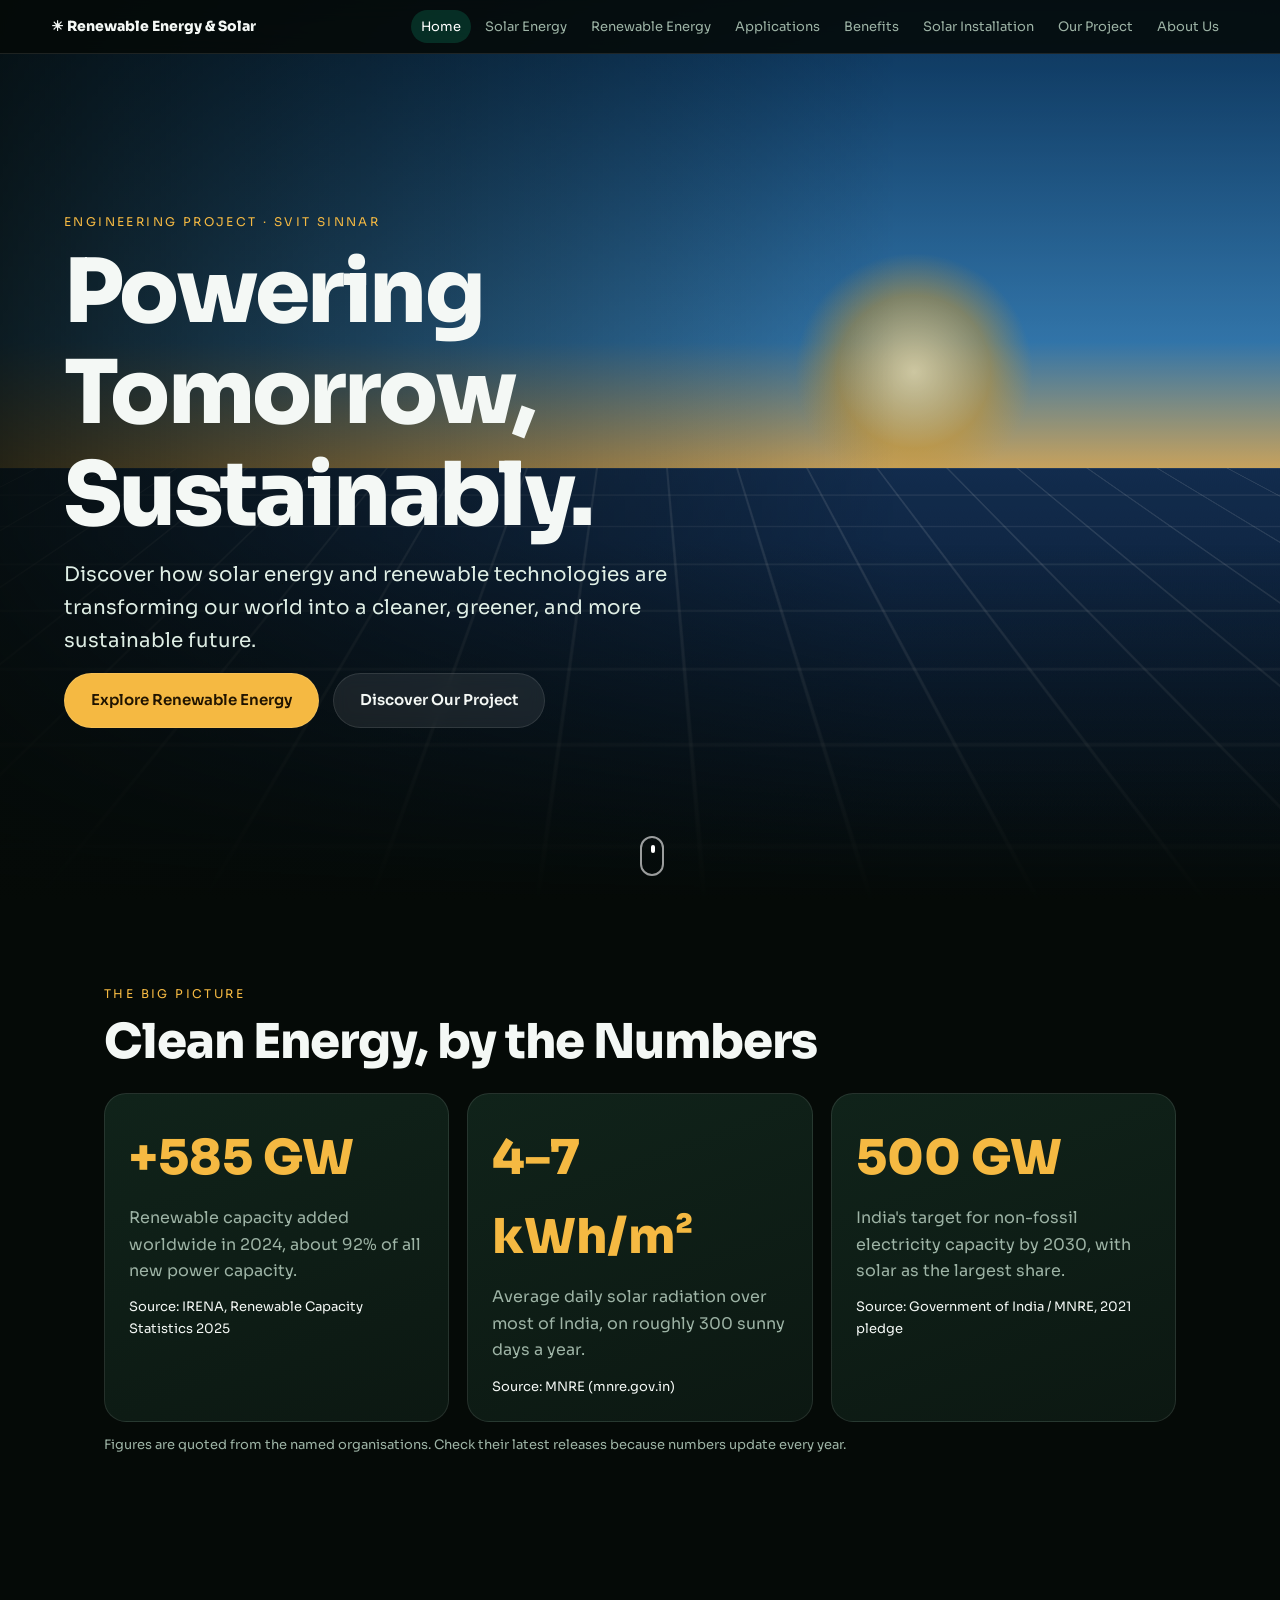
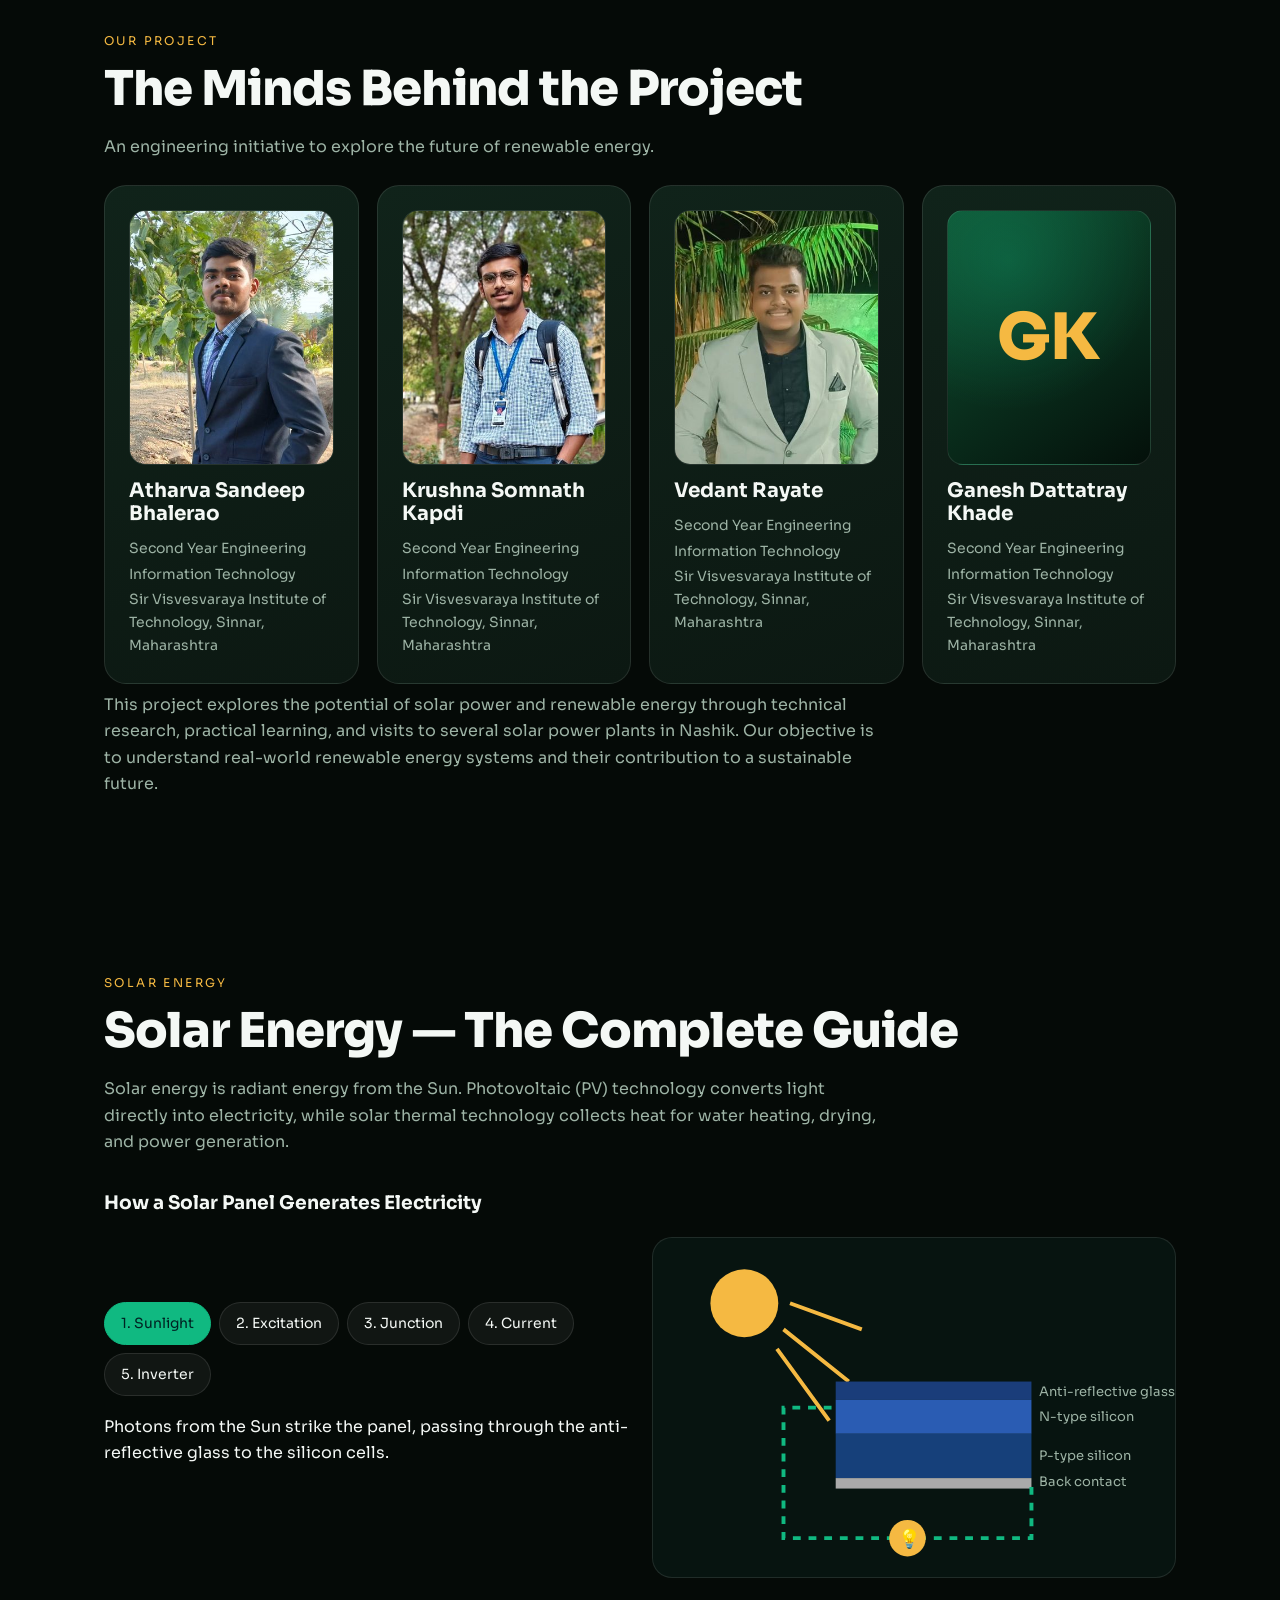
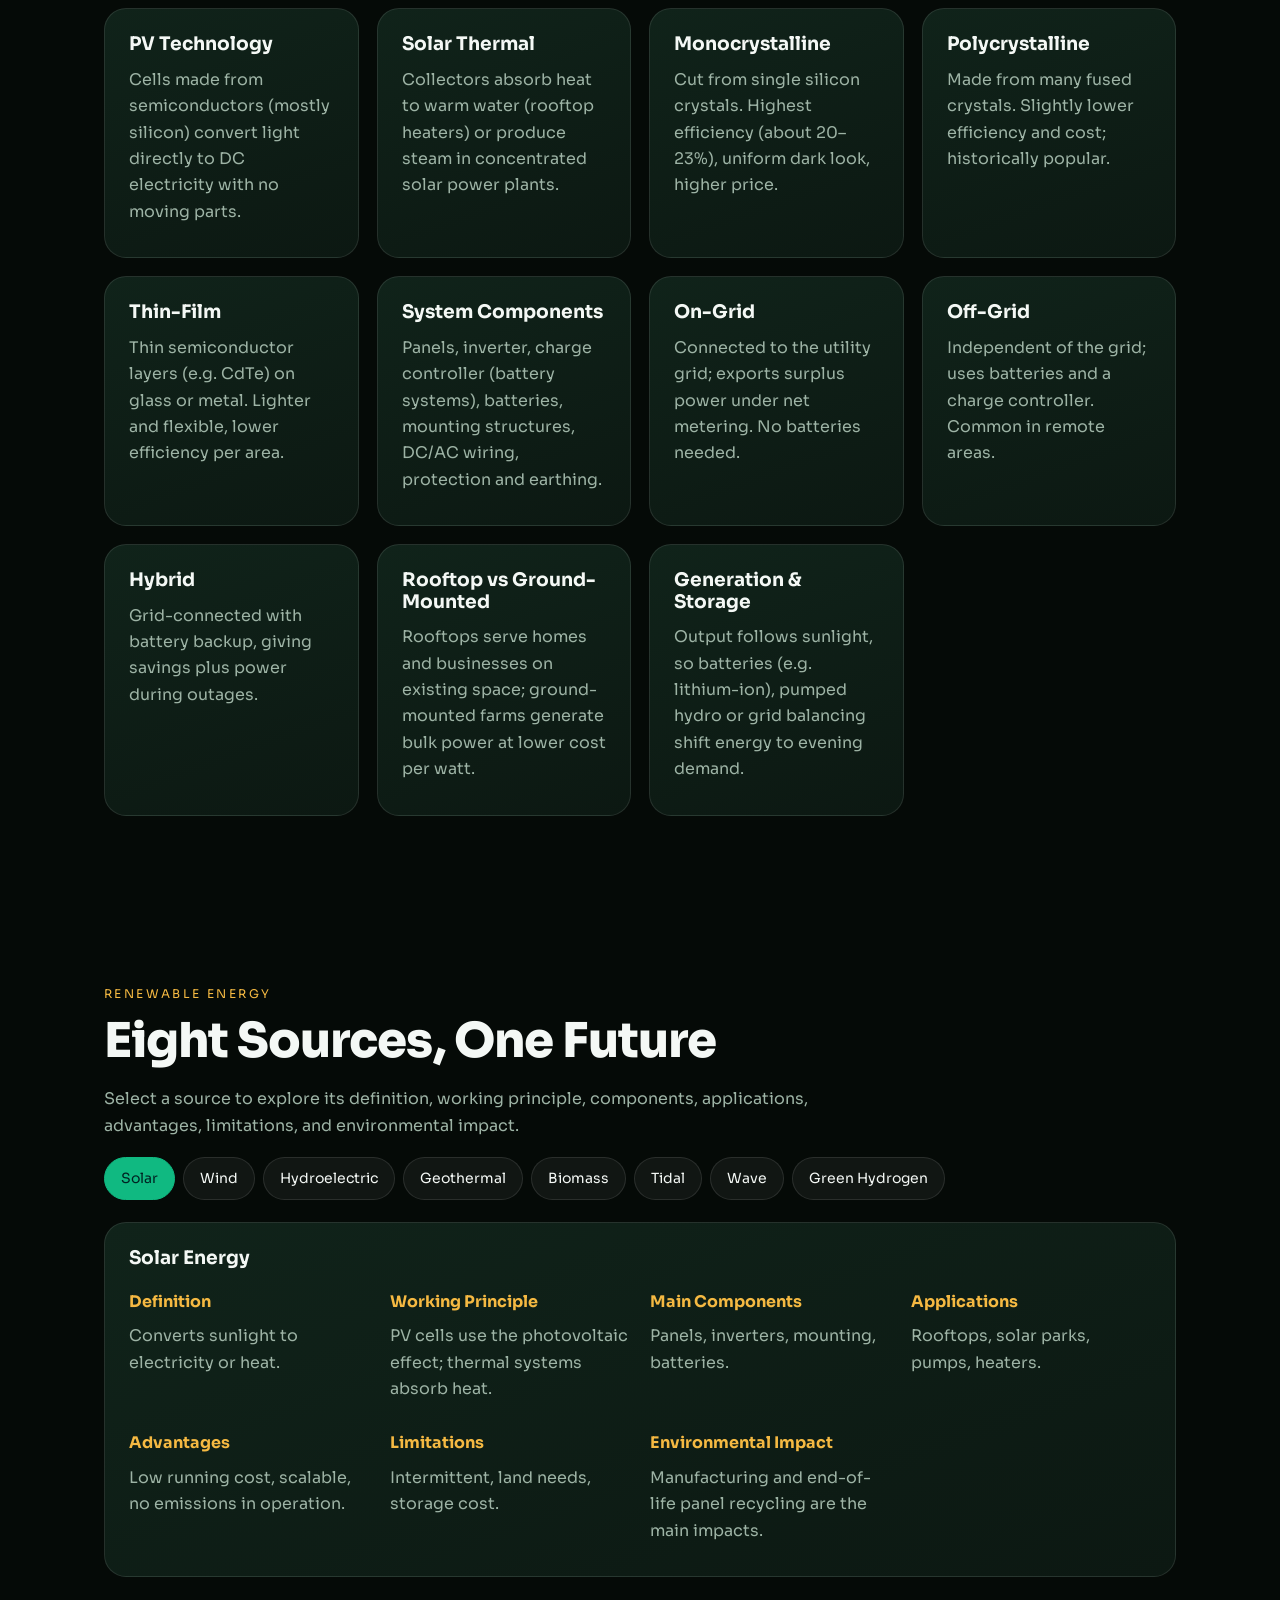
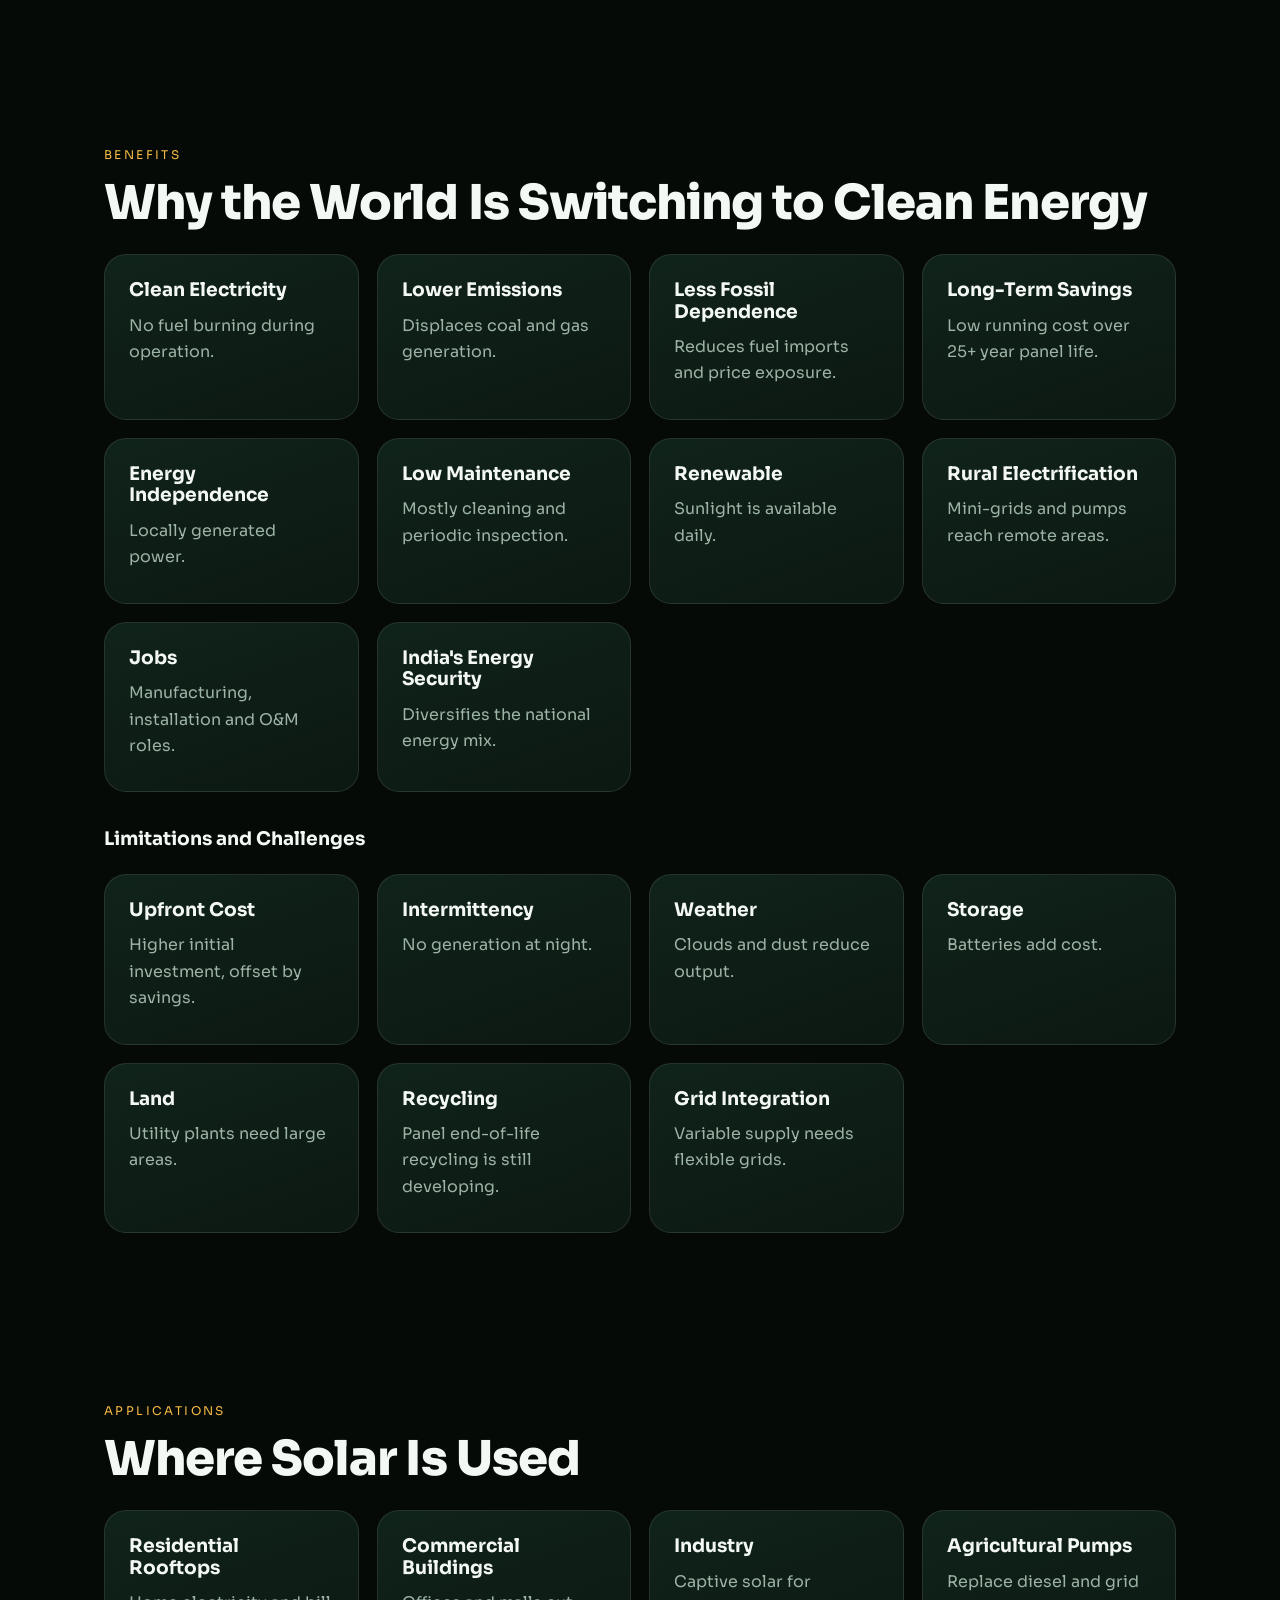
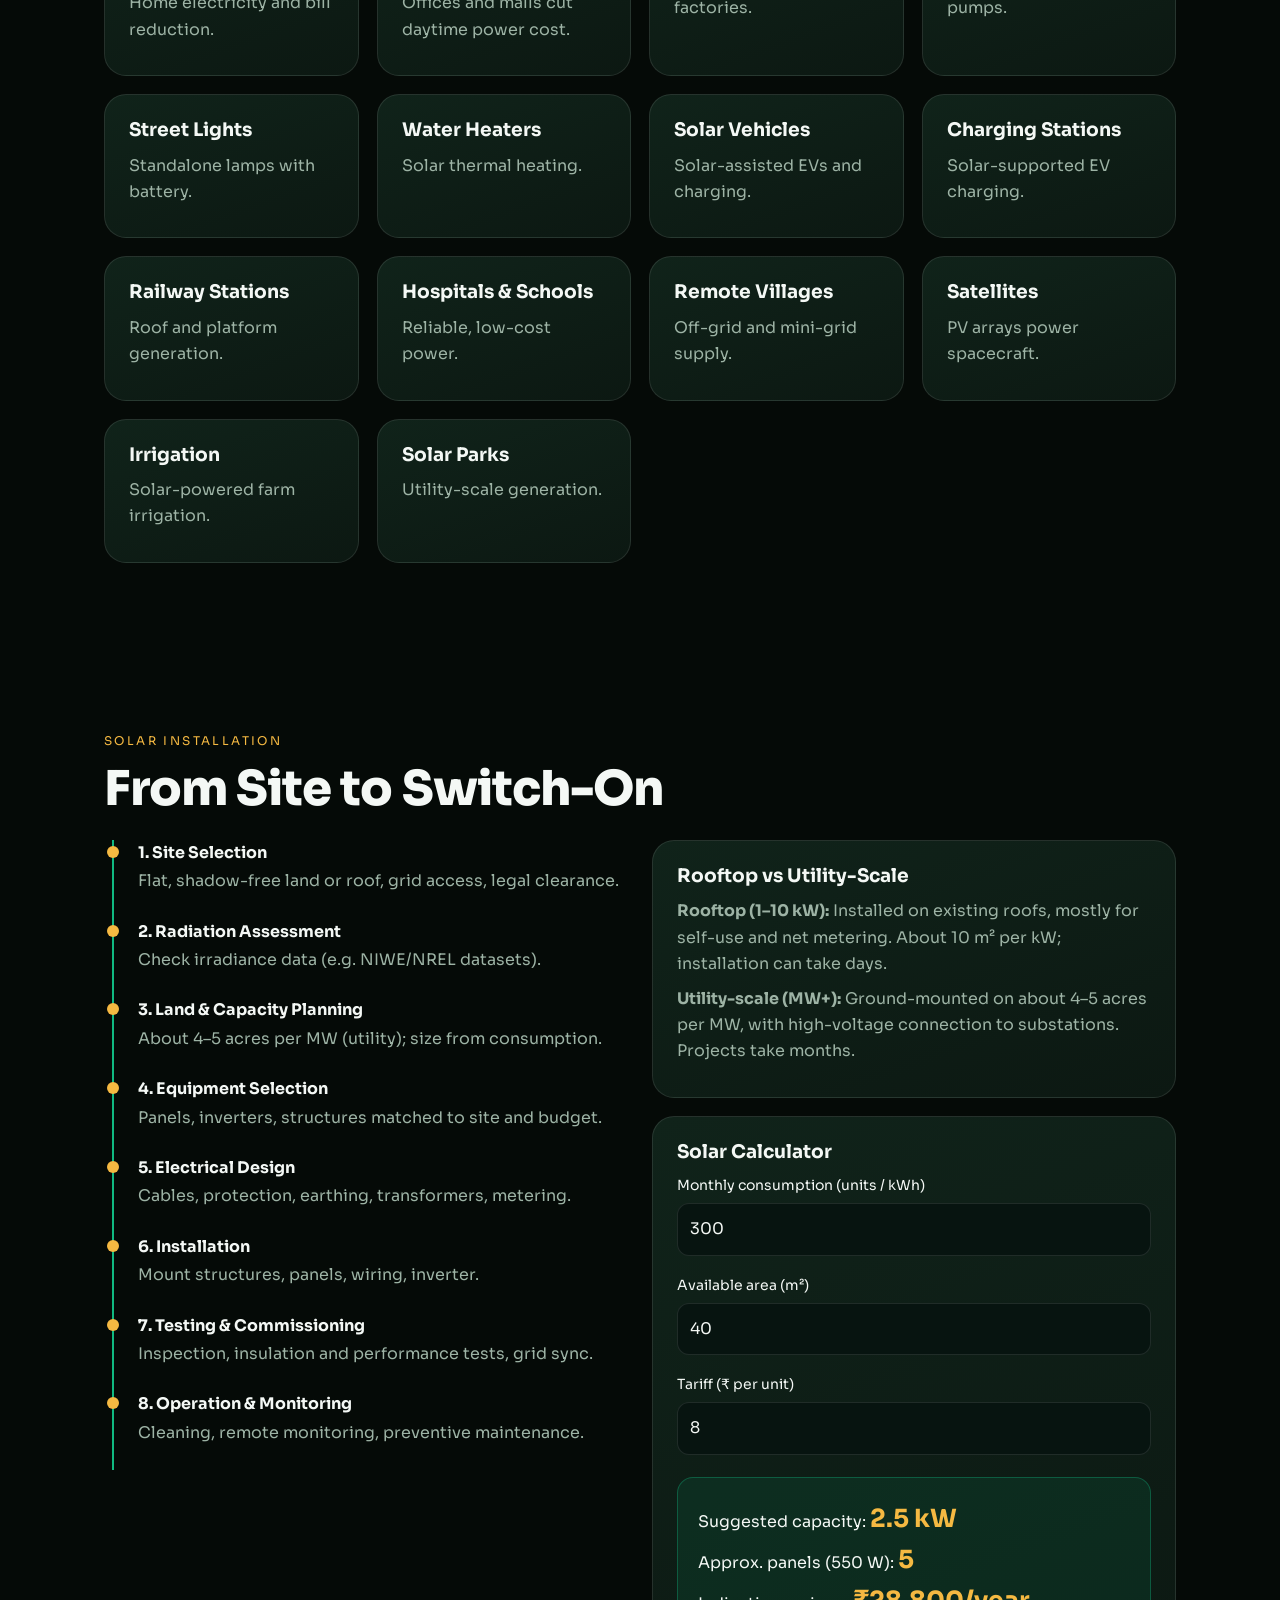
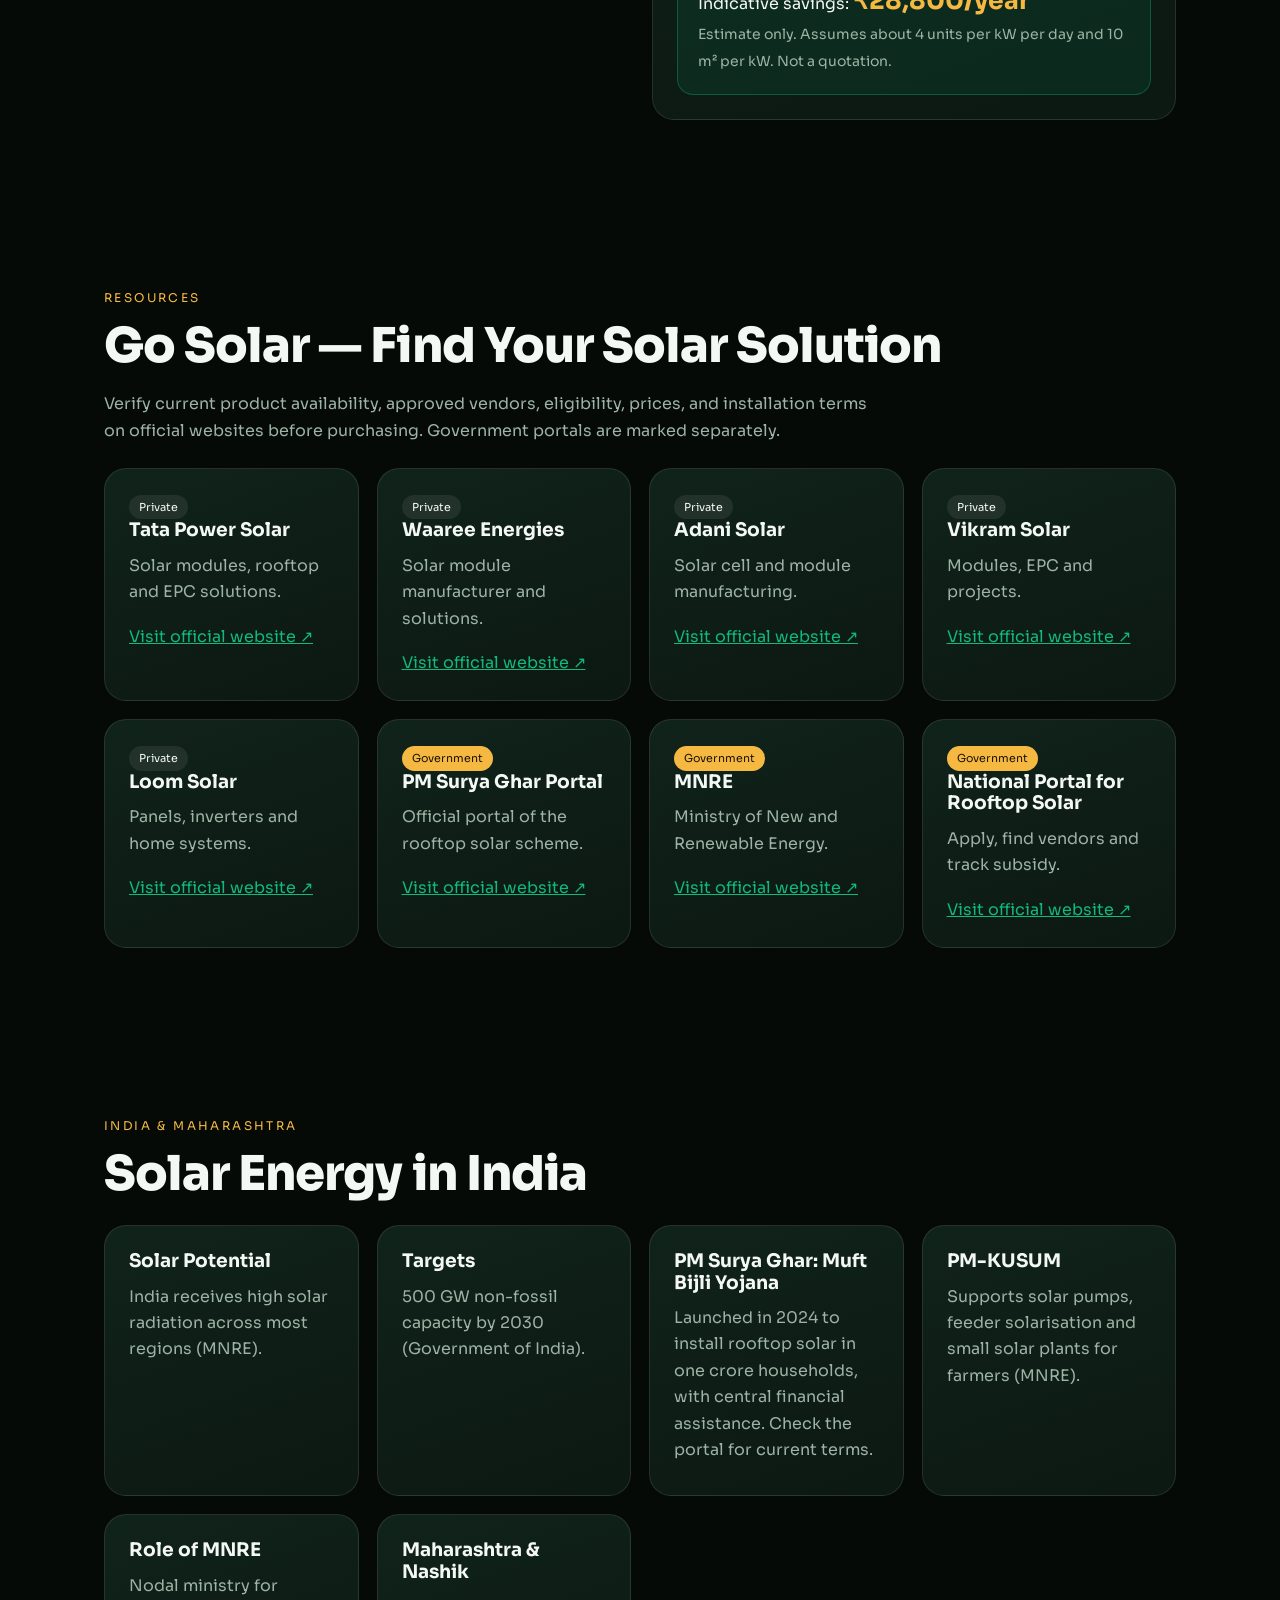
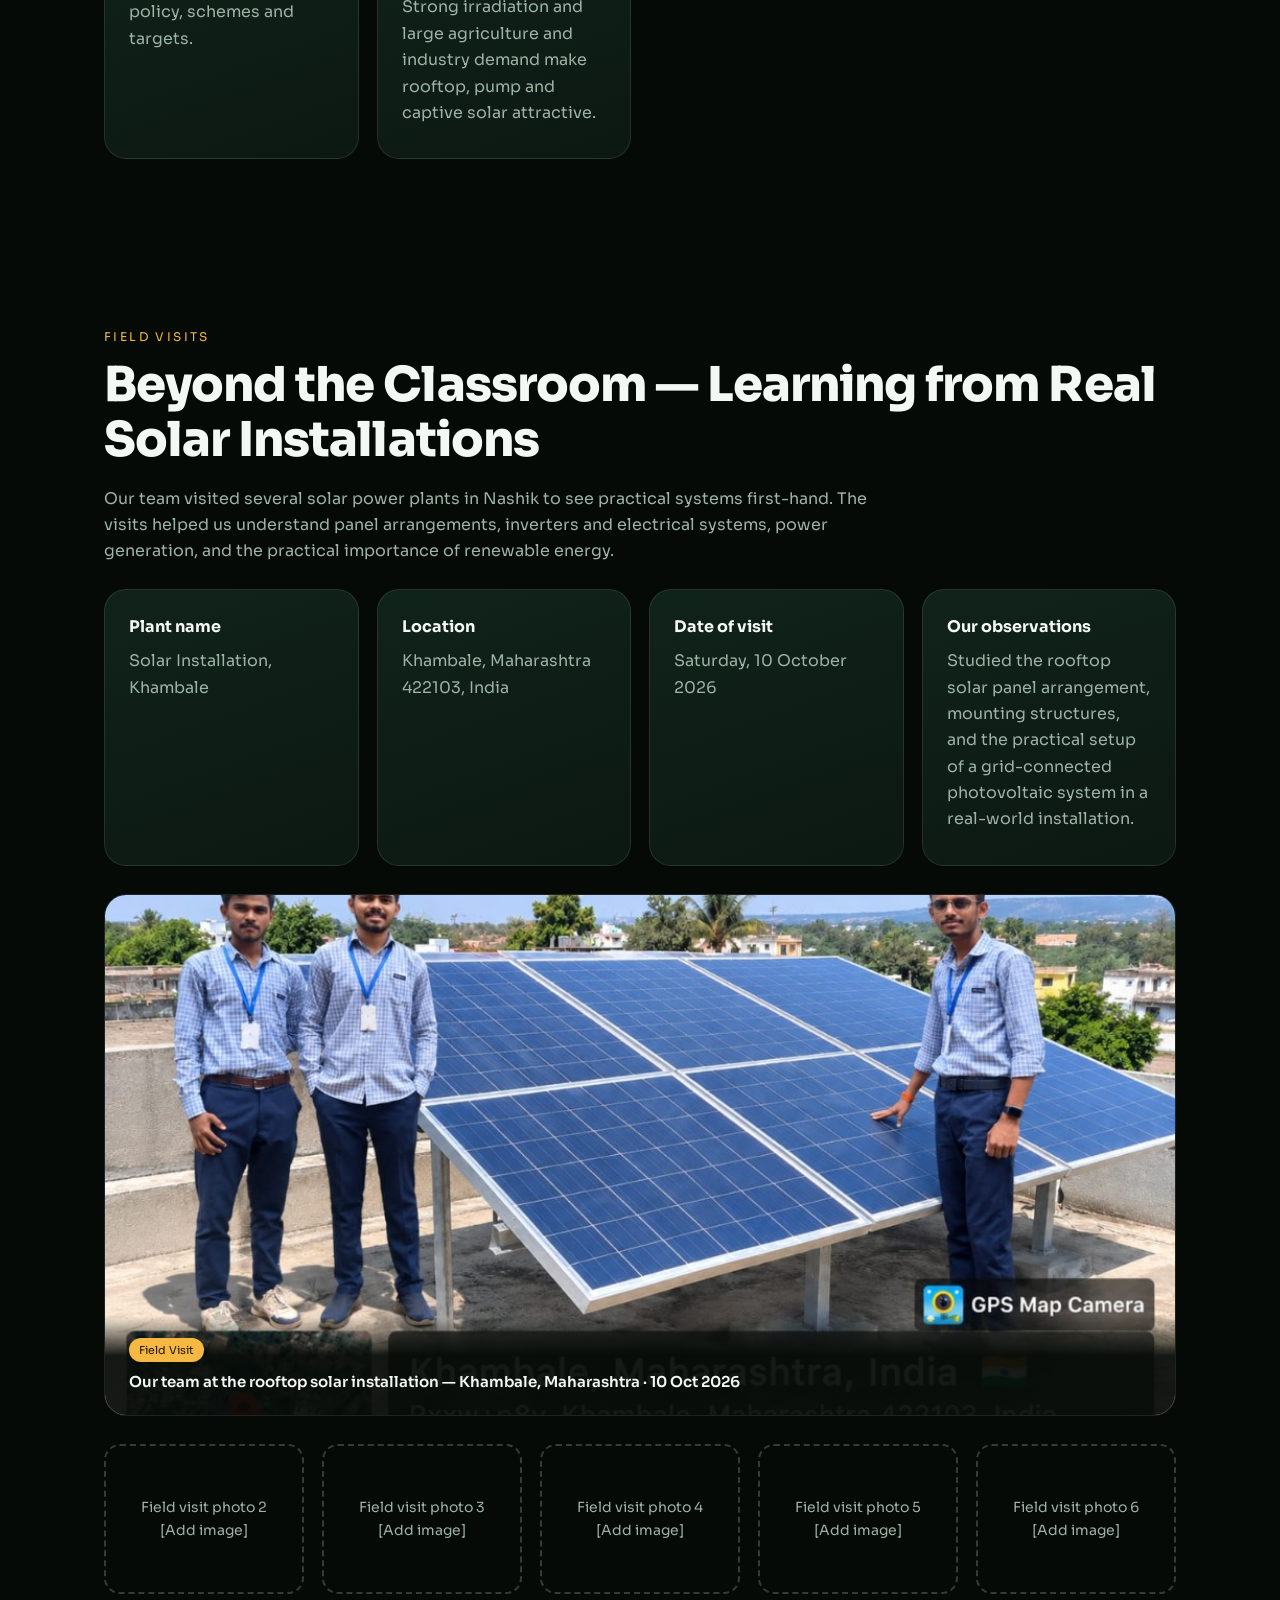
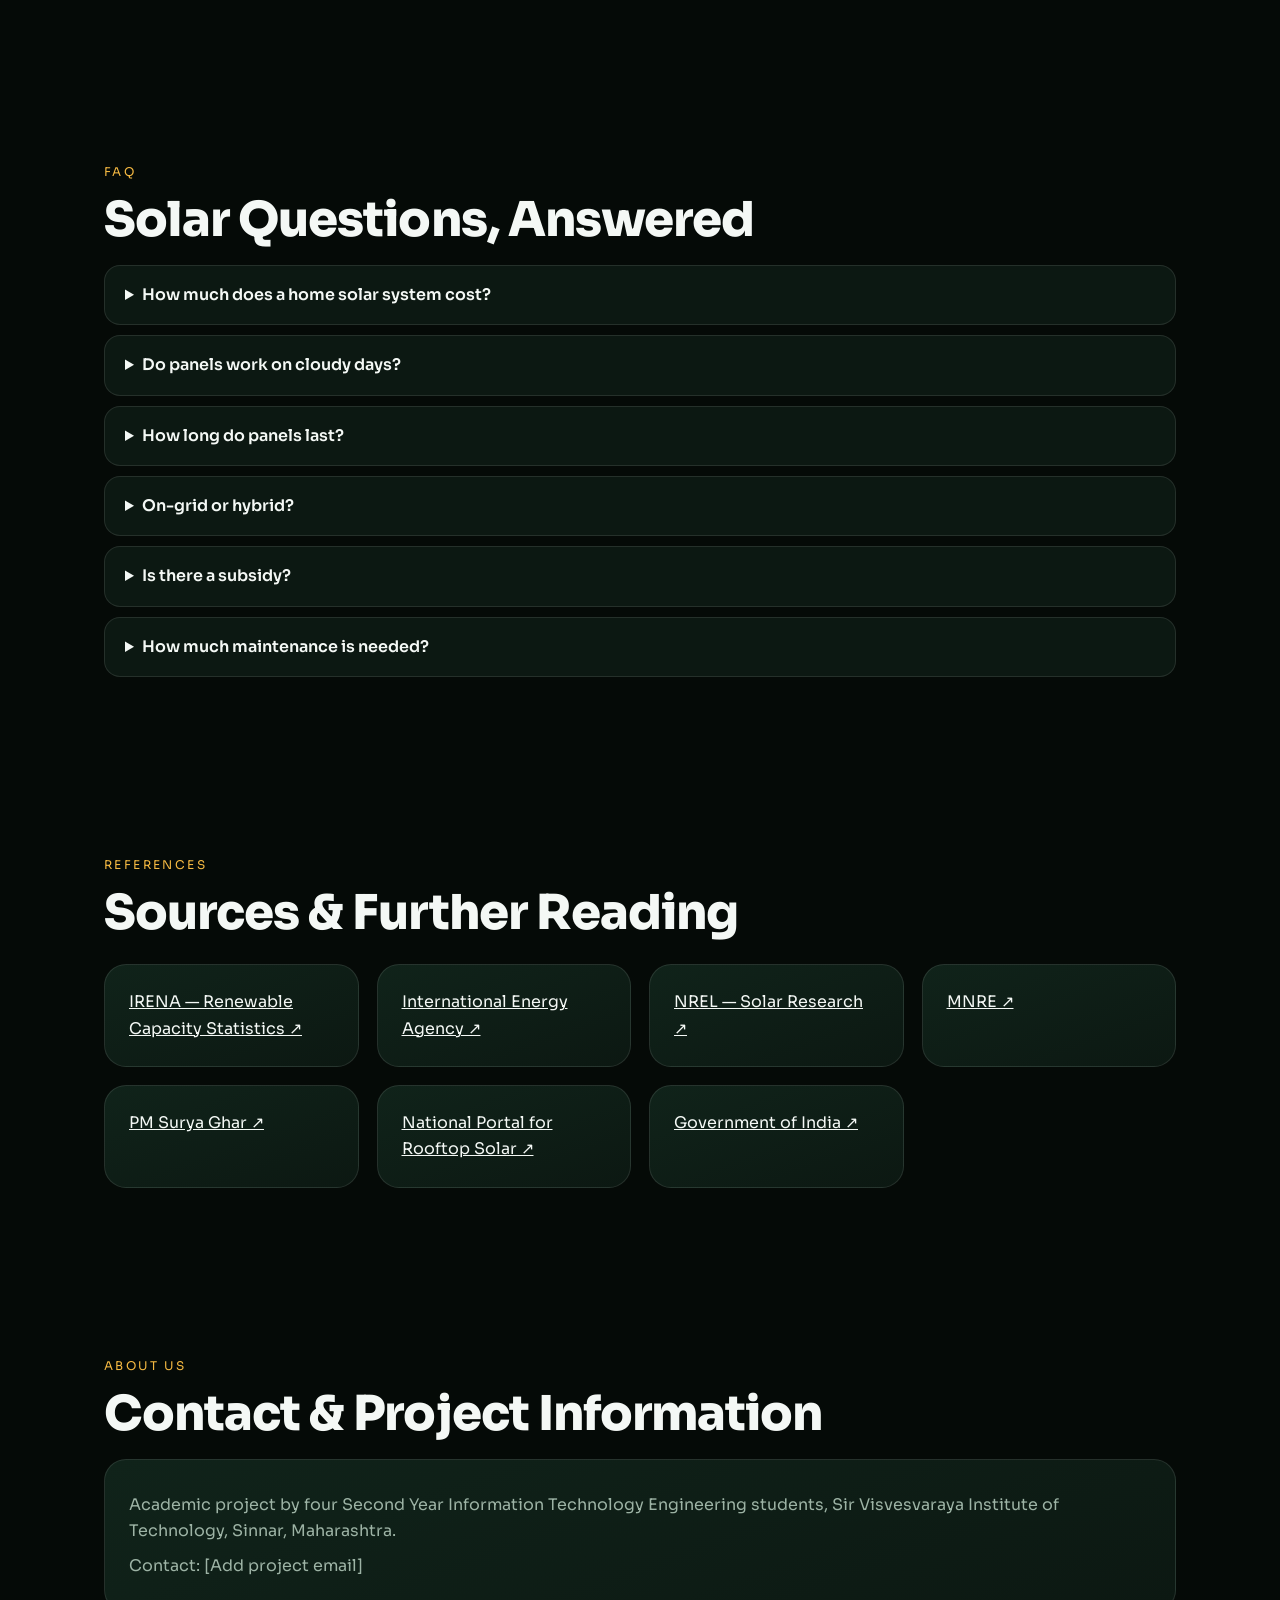
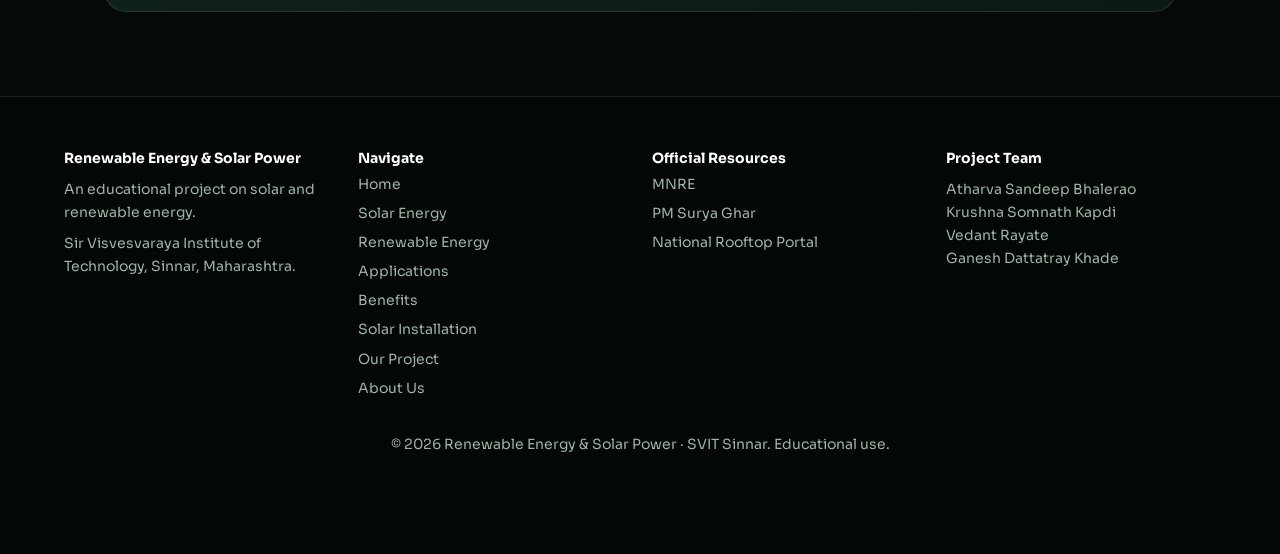
==== CEP-Project-1-main/index.html @ 3ef80977 "Add site visit photo from Khambale solar installation to Field Visits section" ====
<!DOCTYPE html>
<html lang="en">
<head>
    <meta charset="UTF-8">
    <meta name="viewport" content="width=device-width, initial-scale=1.0">
    <meta name="description" content="An educational guide to solar and renewable energy by Information Technology students of Sir Visvesvaraya Institute of Technology, Sinnar.">
    <title>Renewable Energy &amp; Solar Power | SVIT Sinnar</title>

    <link rel="preconnect" href="https://fonts.googleapis.com">
    <link rel="preconnect" href="https://fonts.gstatic.com" crossorigin>
    <link href="https://fonts.googleapis.com/css2?family=Sora:wght@400;600;800&display=swap" rel="stylesheet">
    <link rel="stylesheet" href="style.css">
</head>
<body>
    <!-- Main navigation -->
    <nav class="navbar" aria-label="Main navigation">
        <a class="brand" href="#home">☀ Renewable Energy &amp; Solar</a>
        <div class="nav-links" id="navLinks"></div>
    </nav>

    <!-- Hero section -->
    <header class="hero" id="home">
        <div class="hero-sun" aria-hidden="true"></div>
        <div class="solar-field" aria-hidden="true"></div>

        <div class="hero-content">
            <p class="eyebrow">Engineering Project · SVIT Sinnar</p>
            <h1>Powering Tomorrow, Sustainably.</h1>
            <p class="hero-description">
                Discover how solar energy and renewable technologies are transforming our world into a cleaner,
                greener, and more sustainable future.
            </p>
            <a class="button button-primary" href="#renewable">Explore Renewable Energy</a>
            <a class="button button-secondary" href="#project">Discover Our Project</a>
        </div>
        <div class="scroll-indicator" aria-hidden="true"></div>
    </header>

    <main>
        <!-- Renewable energy statistics -->
        <section id="stats" class="section">
            <p class="eyebrow">The Big Picture</p>
            <h2>Clean Energy, by the Numbers</h2>
            <div class="card-grid">
                <article class="card statistic-card reveal">
                    <strong>+585 GW</strong>
                    <p>Renewable capacity added worldwide in 2024, about 92% of all new power capacity.</p>
                    <small>Source: IRENA, Renewable Capacity Statistics 2025</small>
                </article>
                <article class="card statistic-card reveal">
                    <strong>4–7 kWh/m²</strong>
                    <p>Average daily solar radiation over most of India, on roughly 300 sunny days a year.</p>
                    <small>Source: MNRE (mnre.gov.in)</small>
                </article>
                <article class="card statistic-card reveal">
                    <strong>500 GW</strong>
                    <p>India's target for non-fossil electricity capacity by 2030, with solar as the largest share.</p>
                    <small>Source: Government of India / MNRE, 2021 pledge</small>
                </article>
            </div>
            <p class="small-note">
                Figures are quoted from the named organisations. Check their latest releases because numbers update every year.
            </p>
        </section>

        <!-- Student project and team -->
        <section id="project" class="section">
            <p class="eyebrow">Our Project</p>
            <h2>The Minds Behind the Project</h2>
            <p class="section-intro">An engineering initiative to explore the future of renewable energy.</p>
            <div class="card-grid team-grid" id="teamCards"></div>
            <p class="section-intro">
                This project explores the potential of solar power and renewable energy through technical research,
                practical learning, and visits to several solar power plants in Nashik. Our objective is to understand
                real-world renewable energy systems and their contribution to a sustainable future.
            </p>
        </section>

        <!-- Solar energy guide -->
        <section id="solar" class="section">
            <p class="eyebrow">Solar Energy</p>
            <h2>Solar Energy — The Complete Guide</h2>
            <p class="section-intro">
                Solar energy is radiant energy from the Sun. Photovoltaic (PV) technology converts light directly into
                electricity, while solar thermal technology collects heat for water heating, drying, and power generation.
            </p>

            <h3 class="section-heading">How a Solar Panel Generates Electricity</h3>
            <div class="two-column">
                <div>
                    <div class="step-buttons" id="solarStepButtons"></div>
                    <p id="solarStepText" class="step-description" aria-live="polite"></p>
                </div>

                <svg class="solar-diagram" viewBox="0 0 400 260" role="img" aria-label="Diagram showing layers of a solar cell and an electric circuit">
                    <circle cx="70" cy="50" r="26" fill="#f5b942"></circle>
                    <g stroke="#f5b942" stroke-width="3">
                        <path d="M100 70l50 40M105 50l55 20M95 85l40 55"></path>
                    </g>
                    <rect x="140" y="110" width="150" height="14" fill="#1a3d7a"></rect>
                    <rect x="140" y="124" width="150" height="26" fill="#2a5cb3"></rect>
                    <rect x="140" y="150" width="150" height="34" fill="#16407a"></rect>
                    <rect x="140" y="184" width="150" height="8" fill="#aaa"></rect>
                    <g fill="#9db3a5" font-size="10">
                        <text x="296" y="121">Anti-reflective glass</text>
                        <text x="296" y="140">N-type silicon</text>
                        <text x="296" y="170">P-type silicon</text>
                        <text x="296" y="190">Back contact</text>
                    </g>
                    <path d="M140 130H100V230H290V188" fill="none" stroke="#10b981" stroke-width="3" stroke-dasharray="6 6">
                        <animate attributeName="stroke-dashoffset" from="24" to="0" dur="1s" repeatCount="indefinite"></animate>
                    </path>
                    <circle cx="195" cy="230" r="14" fill="#f5b942"></circle>
                    <text x="188" y="235" font-size="14">💡</text>
                </svg>
            </div>
            <div class="card-grid topic-grid" id="solarTopics"></div>
        </section>

        <!-- Renewable energy types -->
        <section id="renewable" class="section">
            <p class="eyebrow">Renewable Energy</p>
            <h2>Eight Sources, One Future</h2>
            <p class="section-intro">
                Select a source to explore its definition, working principle, components, applications, advantages,
                limitations, and environmental impact.
            </p>
            <div class="step-buttons" id="energyTabs"></div>
            <div class="card energy-detail" id="energyDetails" aria-live="polite"></div>
        </section>

        <!-- Benefits and challenges -->
        <section id="benefits" class="section">
            <p class="eyebrow">Benefits</p>
            <h2>Why the World Is Switching to Clean Energy</h2>
            <div class="card-grid" id="benefitCards"></div>

            <h3 class="section-heading">Limitations and Challenges</h3>
            <div class="card-grid" id="challengeCards"></div>
        </section>

        <!-- Solar energy applications -->
        <section id="applications" class="section">
            <p class="eyebrow">Applications</p>
            <h2>Where Solar Is Used</h2>
            <div class="card-grid" id="applicationCards"></div>
        </section>

        <!-- Installation process and calculator -->
        <section id="install" class="section">
            <p class="eyebrow">Solar Installation</p>
            <h2>From Site to Switch-On</h2>
            <div class="two-column align-start">
                <div class="timeline" id="installationSteps"></div>

                <div class="stacked-cards">
                    <article class="card">
                        <h3>Rooftop vs Utility-Scale</h3>
                        <p><strong>Rooftop (1–10 kW):</strong> Installed on existing roofs, mostly for self-use and net metering. About 10 m² per kW; installation can take days.</p>
                        <p><strong>Utility-scale (MW+):</strong> Ground-mounted on about 4–5 acres per MW, with high-voltage connection to substations. Projects take months.</p>
                    </article>

                    <article class="card calculator-card">
                        <h3>Solar Calculator</h3>
                        <label for="monthlyUnits">Monthly consumption (units / kWh)</label>
                        <input id="monthlyUnits" type="number" min="0" value="300">

                        <label for="availableArea">Available area (m²)</label>
                        <input id="availableArea" type="number" min="0" value="40">

                        <label for="electricityTariff">Tariff (₹ per unit)</label>
                        <input id="electricityTariff" type="number" min="0" step="0.1" value="8">

                        <div class="result-box" id="calculatorResult" aria-live="polite"></div>
                    </article>
                </div>
            </div>
        </section>

        <!-- Official resources -->
        <section id="go" class="section">
            <p class="eyebrow">Resources</p>
            <h2>Go Solar — Find Your Solar Solution</h2>
            <p class="section-intro">
                Verify current product availability, approved vendors, eligibility, prices, and installation terms on
                official websites before purchasing. Government portals are marked separately.
            </p>
            <div class="card-grid resource-grid" id="resourceCards"></div>
        </section>

        <!-- India and Maharashtra -->
        <section id="india" class="section">
            <p class="eyebrow">India &amp; Maharashtra</p>
            <h2>Solar Energy in India</h2>
            <div class="card-grid" id="indiaCards"></div>
        </section>

        <!-- Field visits -->
        <section id="visits" class="section">
            <p class="eyebrow">Field Visits</p>
            <h2>Beyond the Classroom — Learning from Real Solar Installations</h2>
            <p class="section-intro">
                Our team visited several solar power plants in Nashik to see practical systems first-hand. The visits
                helped us understand panel arrangements, inverters and electrical systems, power generation, and the
                practical importance of renewable energy.
            </p>
            <div class="card-grid visit-details">
                <article class="card"><strong>Plant name</strong><p>Solar Installation, Khambale</p></article>
                <article class="card"><strong>Location</strong><p>Khambale, Maharashtra 422103, India</p></article>
                <article class="card"><strong>Date of visit</strong><p>Saturday, 10 October 2026</p></article>
                <article class="card"><strong>Our observations</strong><p>Studied the rooftop solar panel arrangement, mounting structures, and the practical setup of a grid-connected photovoltaic system in a real-world installation.</p></article>
            </div>

            <!-- Featured site visit photo -->
            <div class="site-visit-hero">
                <img src="images/site-visit-khambale.jpg" alt="Team members at rooftop solar panel installation in Khambale, Maharashtra" loading="lazy">
                <div class="site-visit-caption">
                    <span class="tag tag-government">Field Visit</span>
                    <p>Our team at the rooftop solar installation — Khambale, Maharashtra · 10 Oct 2026</p>
                </div>
            </div>
            <div class="card-grid photo-grid" id="visitGallery"></div>
        </section>

        <!-- Frequently asked questions -->
        <section id="faq" class="section">
            <p class="eyebrow">FAQ</p>
            <h2>Solar Questions, Answered</h2>
            <div id="faqList"></div>
        </section>

        <!-- References -->
        <section id="refs" class="section">
            <p class="eyebrow">References</p>
            <h2>Sources &amp; Further Reading</h2>
            <div class="card-grid" id="referenceCards"></div>
        </section>

        <!-- About and contact -->
        <section id="about" class="section">
            <p class="eyebrow">About Us</p>
            <h2>Contact &amp; Project Information</h2>
            <div class="card">
                <p>Academic project by four Second Year Information Technology Engineering students, Sir Visvesvaraya Institute of Technology, Sinnar, Maharashtra.</p>
                <p>Contact: <span>[Add project email]</span></p>
            </div>
        </section>
    </main>

    <!-- Footer -->
    <footer class="footer">
        <div class="footer-grid">
            <div>
                <strong>Renewable Energy &amp; Solar Power</strong>
                <p>An educational project on solar and renewable energy.</p>
                <p>Sir Visvesvaraya Institute of Technology, Sinnar, Maharashtra.</p>
            </div>
            <div id="footerNavigation"></div>
            <div>
                <strong>Official Resources</strong>
                <a href="https://mnre.gov.in/" target="_blank" rel="noopener noreferrer">MNRE</a>
                <a href="https://pmsuryaghar.gov.in/" target="_blank" rel="noopener noreferrer">PM Surya Ghar</a>
                <a href="https://solarrooftop.pmsuryaghar.gov.in/" target="_blank" rel="noopener noreferrer">National Rooftop Portal</a>
            </div>
            <div>
                <strong>Project Team</strong>
                <p>Atharva Sandeep Bhalerao<br>Krushna Somnath Kapdi<br>Vedant Rayate<br>Ganesh Dattatray Khade</p>
            </div>
        </div>
        <p class="copyright">© 2026 Renewable Energy &amp; Solar Power · SVIT Sinnar. Educational use.</p>
    </footer>

    <button id="backToTop" class="back-to-top" type="button" aria-label="Back to top">↑</button>
    <script src="script.js"></script>
</body>
</html>
---- CEP-Project-1-main/style.css ----
/* 1. Basic page settings */
:root {
    --background: #050a07;
    --card: #0c1812;
    --text: #f4f8f5;
    --muted: #9db3a5;
    --green: #10b981;
    --dark-green: #0f5132;
    --gold: #f5b942;
    --border: #ffffff1a;
}

* {
    box-sizing: border-box;
}

html {
    scroll-behavior: smooth;
    scroll-padding-top: 80px;
}

body {
    margin: 0;
    padding-top: env(safe-area-inset-top, 0px);
    background: var(--background);
    color: var(--text);
    font: 16px/1.65 "Sora", Arial, sans-serif;
}

a {
    color: inherit;
}

h1, h2, h3 {
    line-height: 1.15;
    margin: 0 0 12px;
}

p {
    margin: 8px 0;
}

/* 2. Navigation bar */
.navbar {
    position: fixed;
    top: 0;
    left: 0;
    right: 0;
    z-index: 20;
    display: flex;
    align-items: center;
    gap: 10px;
    padding: 10px 4vw;
    background: #050a07dd;
    border-bottom: 1px solid var(--border);
    backdrop-filter: blur(14px);
}

.brand {
    margin-right: auto;
    color: var(--text);
    font-size: 14px;
    font-weight: 800;
    text-decoration: none;
    white-space: nowrap;
}

.nav-links {
    display: flex;
    gap: 4px;
    overflow-x: auto;
}

.nav-links a {
    padding: 6px 10px;
    border-radius: 30px;
    color: var(--muted);
    font-size: 13px;
    text-decoration: none;
    white-space: nowrap;
}

.nav-links a:hover,
.nav-links a.active {
    background: #10b98133;
    color: white;
}

/* 3. Hero section */
.hero {
    position: relative;
    display: flex;
    align-items: center;
    min-height: 100vh;
    max-width: none;
    padding: 120px 5vw 80px;
    overflow: hidden;
    background: linear-gradient(#0b3b6b 0%, #3d8fd1 38%, #f7c873 52%, #0a1a12 52.2%);
}

.hero::after {
    position: absolute;
    inset: 0;
    content: "";
    background: linear-gradient(90deg, #050a07dd, #050a0733 70%), linear-gradient(transparent 60%, var(--background));
}

.hero-content {
    position: relative;
    z-index: 2;
    max-width: 760px;
}

.hero-sun {
    position: absolute;
    top: 28%;
    left: 62%;
    width: 240px;
    height: 240px;
    border-radius: 50%;
    background: radial-gradient(#fff6c8, #f5b94288 45%, transparent 70%);
}

.solar-field {
    position: absolute;
    top: 52%;
    right: -30%;
    bottom: 0;
    left: -30%;
    transform: perspective(500px) rotateX(58deg);
    transform-origin: top;
    background:
        linear-gradient(#ffffff18 2px, transparent 2px) 0 0 / 100% 46px,
        linear-gradient(90deg, #ffffff22 2px, transparent 2px) 0 0 / 70px 100%,
        linear-gradient(#16355f, #0a1f3d);
}

.hero h1 {
    max-width: 760px;
    font-size: clamp(38px, 8vw, 88px);
    font-weight: 800;
    letter-spacing: -0.03em;
}

.hero-description {
    max-width: 700px;
    color: #dfeee5;
    font-size: clamp(16px, 2vw, 20px);
}

.eyebrow {
    margin: 0 0 10px;
    color: var(--gold);
    font-size: 12px;
    letter-spacing: 0.2em;
    text-transform: uppercase;
}

.button {
    display: inline-block;
    margin: 8px 10px 0 0;
    padding: 14px 26px;
    border: 1px solid var(--border);
    border-radius: 30px;
    font-size: 15px;
    font-weight: 600;
    text-decoration: none;
    transition: transform 0.25s;
}

.button:hover {
    transform: translateY(-3px);
}

.button-primary {
    background: var(--gold);
    color: #201400;
}

.button-secondary {
    background: #ffffff14;
    backdrop-filter: blur(8px);
}

.scroll-indicator {
    position: absolute;
    bottom: 24px;
    left: 50%;
    z-index: 3;
    width: 24px;
    height: 40px;
    border: 2px solid #ffffff99;
    border-radius: 14px;
}

.scroll-indicator::after {
    position: absolute;
    top: 7px;
    left: 9px;
    width: 4px;
    height: 8px;
    border-radius: 2px;
    background: white;
    content: "";
    animation: scroll-down 1.6s infinite;
}

@keyframes scroll-down {
    to {
        transform: translateY(14px);
        opacity: 0;
    }
}

/* 4. General sections and cards */
.section {
    max-width: 1200px;
    margin: auto;
    padding: 84px 5vw;
}

.section h2 {
    margin-bottom: 18px;
    font-size: clamp(28px, 5vw, 48px);
    font-weight: 800;
    letter-spacing: -0.02em;
}

.section-heading {
    margin: 36px 0 18px;
}

.section-intro {
    max-width: 780px;
    color: var(--muted);
}

.card-grid {
    display: grid;
    grid-template-columns: repeat(auto-fit, minmax(250px, 1fr));
    gap: 18px;
    margin-top: 24px;
}

.card {
    padding: 24px;
    border: 1px solid var(--border);
    border-radius: 22px;
    background: linear-gradient(160deg, #10231a, var(--card));
    transition: transform 0.3s, border-color 0.3s;
}

.card:hover {
    transform: translateY(-5px);
    border-color: #10b98177;
}

.card p,
.small-note {
    color: var(--muted);
}

.small-note,
.card small {
    display: block;
    margin-top: 12px;
    font-size: 13px;
}

.statistic-card strong {
    display: block;
    color: var(--gold);
    font-size: clamp(30px, 5vw, 48px);
    font-weight: 800;
}

/* 5. Team cards and images */
.team-card h3 {
    font-size: 20px;
}

.team-photo,
.team-avatar {
    display: grid;
    width: 100%;
    aspect-ratio: 4 / 5;
    margin-bottom: 14px;
    border: 1px solid var(--border);
    border-radius: 16px;
    object-fit: cover;
}

.team-avatar {
    place-items: center;
    background: radial-gradient(circle at 30% 20%, #10b98144, transparent 60%), linear-gradient(145deg, var(--dark-green), #04100a);
    color: var(--gold);
    font-size: 64px;
    font-weight: 800;
}

.small-text {
    margin: 2px 0;
    color: var(--muted);
    font-size: 14px;
}

/* 6. Solar steps and diagrams */
.two-column {
    display: grid;
    grid-template-columns: repeat(auto-fit, minmax(280px, 1fr));
    align-items: center;
    gap: 24px;
    margin-top: 24px;
}

.align-start {
    align-items: start;
}

.step-buttons {
    display: flex;
    flex-wrap: wrap;
    gap: 8px;
    margin: 18px 0;
}

.step-button,
.energy-tab {
    padding: 9px 16px;
    border: 1px solid var(--border);
    border-radius: 30px;
    background: #ffffff0d;
    color: var(--text);
    cursor: pointer;
    font: inherit;
    font-size: 14px;
}

.step-button.active,
.energy-tab.active {
    border-color: var(--green);
    background: var(--green);
    color: #022;
}

.step-description {
    min-height: 110px;
}

.solar-diagram {
    width: 100%;
    border: 1px solid var(--border);
    border-radius: 20px;
    background: #071410;
}

.topic-grid {
    margin-top: 30px;
}

/* 7. Renewable energy details */
.energy-detail {
    margin-top: 22px;
}

.energy-detail h3 {
    margin-bottom: 20px;
}

.energy-information {
    display: grid;
    grid-template-columns: repeat(auto-fit, minmax(220px, 1fr));
    gap: 20px;
}

.energy-information strong {
    color: var(--gold);
}

/* 8. Installation timeline and calculator */
.timeline {
    margin-left: 8px;
    border-left: 2px solid var(--green);
}

.timeline-item {
    position: relative;
    padding: 0 0 22px 24px;
}

.timeline-item::before {
    position: absolute;
    top: 6px;
    left: -7px;
    width: 12px;
    height: 12px;
    border-radius: 50%;
    background: var(--gold);
    content: "";
}

.timeline-item p {
    margin: 2px 0;
    color: var(--muted);
}

.stacked-cards {
    display: grid;
    gap: 18px;
}

.calculator-card label {
    display: block;
    margin-top: 12px;
    font-size: 14px;
}

.calculator-card input {
    width: 100%;
    margin: 6px 0;
    padding: 12px;
    border: 1px solid var(--border);
    border-radius: 12px;
    background: #071410;
    color: var(--text);
    font: inherit;
}

.result-box {
    margin-top: 16px;
    padding: 20px;
    border: 1px solid #10b98155;
    border-radius: 16px;
    background: #10b9811a;
}

.result-box strong {
    color: var(--gold);
    font-size: 25px;
}

/* 9. Resource links, visit photos, FAQs */
.tag {
    display: inline-block;
    padding: 3px 10px;
    border-radius: 30px;
    background: #ffffff14;
    font-size: 11px;
}

.tag-government {
    background: var(--gold);
    color: #201400;
}

.resource-link {
    display: inline-block;
    margin-top: 10px;
    color: var(--green);
}

.photo-placeholder {
    display: grid;
    aspect-ratio: 4 / 3;
    place-items: center;
    padding: 10px;
    border: 2px dashed #ffffff33;
    border-radius: 16px;
    color: var(--muted);
    font-size: 14px;
    text-align: center;
}

.visit-details {
    margin-bottom: 24px;
}

/* Site visit featured photo */
.site-visit-hero {
    position: relative;
    margin-top: 28px;
    margin-bottom: 28px;
    border-radius: 22px;
    overflow: hidden;
    border: 1px solid var(--border);
    transition: transform 0.3s, border-color 0.3s;
}

.site-visit-hero:hover {
    transform: translateY(-5px);
    border-color: #10b98177;
}

.site-visit-hero img {
    display: block;
    width: 100%;
    height: auto;
    object-fit: cover;
    max-height: 520px;
}

.site-visit-caption {
    position: absolute;
    bottom: 0;
    left: 0;
    right: 0;
    padding: 20px 24px;
    background: linear-gradient(transparent, #050a07ee 40%);
}

.site-visit-caption p {
    margin: 8px 0 0;
    color: var(--text);
    font-size: 15px;
    font-weight: 600;
}

.photo-grid {
    grid-template-columns: repeat(auto-fit, minmax(180px, 1fr));
}

details {
    margin: 10px 0;
    padding: 16px 20px;
    border: 1px solid var(--border);
    border-radius: 16px;
    background: var(--card);
}

summary {
    cursor: pointer;
    font-weight: 600;
}

details p {
    color: var(--muted);
}

/* 10. Footer and back-to-top button */
.footer {
    padding: 50px 5vw 90px;
    border-top: 1px solid var(--border);
    background: #030705;
    color: var(--muted);
    font-size: 14px;
}

.footer-grid {
    display: grid;
    grid-template-columns: repeat(auto-fit, minmax(200px, 1fr));
    gap: 24px;
    max-width: 1200px;
    margin: auto;
}

.footer strong {
    color: white;
}

.footer a {
    display: block;
    padding: 3px 0;
    text-decoration: none;
}

.footer a:hover {
    color: white;
}

.copyright {
    margin-top: 30px;
    text-align: center;
}

.back-to-top {
    position: fixed;
    right: 18px;
    bottom: calc(18px + env(safe-area-inset-bottom, 0px));
    z-index: 25;
    width: 46px;
    height: 46px;
    border: 0;
    border-radius: 50%;
    background: var(--gold);
    cursor: pointer;
    font-size: 20px;
    opacity: 0;
    pointer-events: none;
    transition: opacity 0.3s;
}

.back-to-top.visible {
    opacity: 1;
    pointer-events: auto;
}

/* 11. Small screen and accessibility settings */
@media (max-width: 700px) {
    .brand {
        display: none;
    }

    .navbar {
        padding-right: 3vw;
        padding-left: 3vw;
    }

    .hero {
        padding-right: 6vw;
        padding-left: 6vw;
    }

    .section {
        padding: 65px 6vw;
    }
}

@media (prefers-reduced-motion: reduce) {
    *,
    *::before,
    *::after {
        scroll-behavior: auto !important;
        animation: none !important;
        transition: none !important;
    }
}

/* Reveal cards gently when they enter the screen */
.reveal {
    opacity: 0;
    transform: translateY(24px);
    transition: opacity 0.8s, transform 0.8s;
}

.reveal.visible {
    opacity: 1;
    transform: none;
}
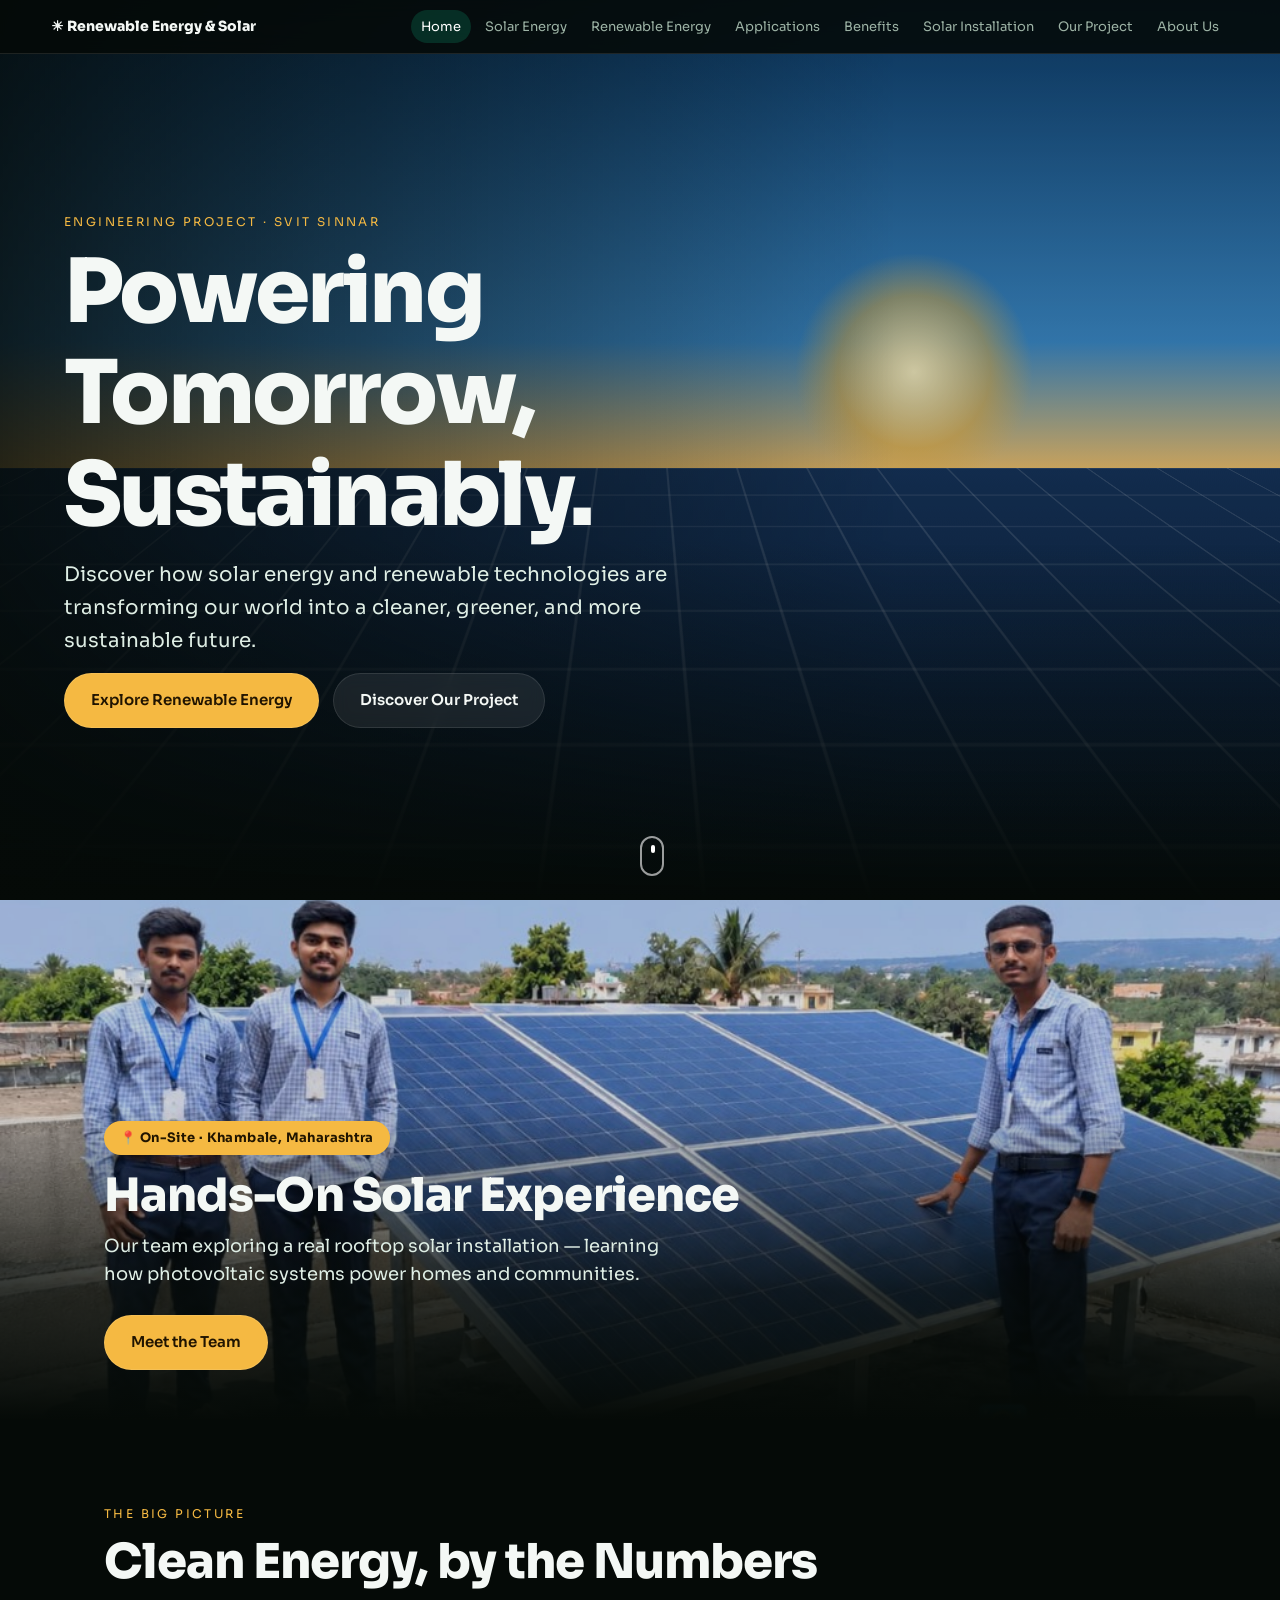
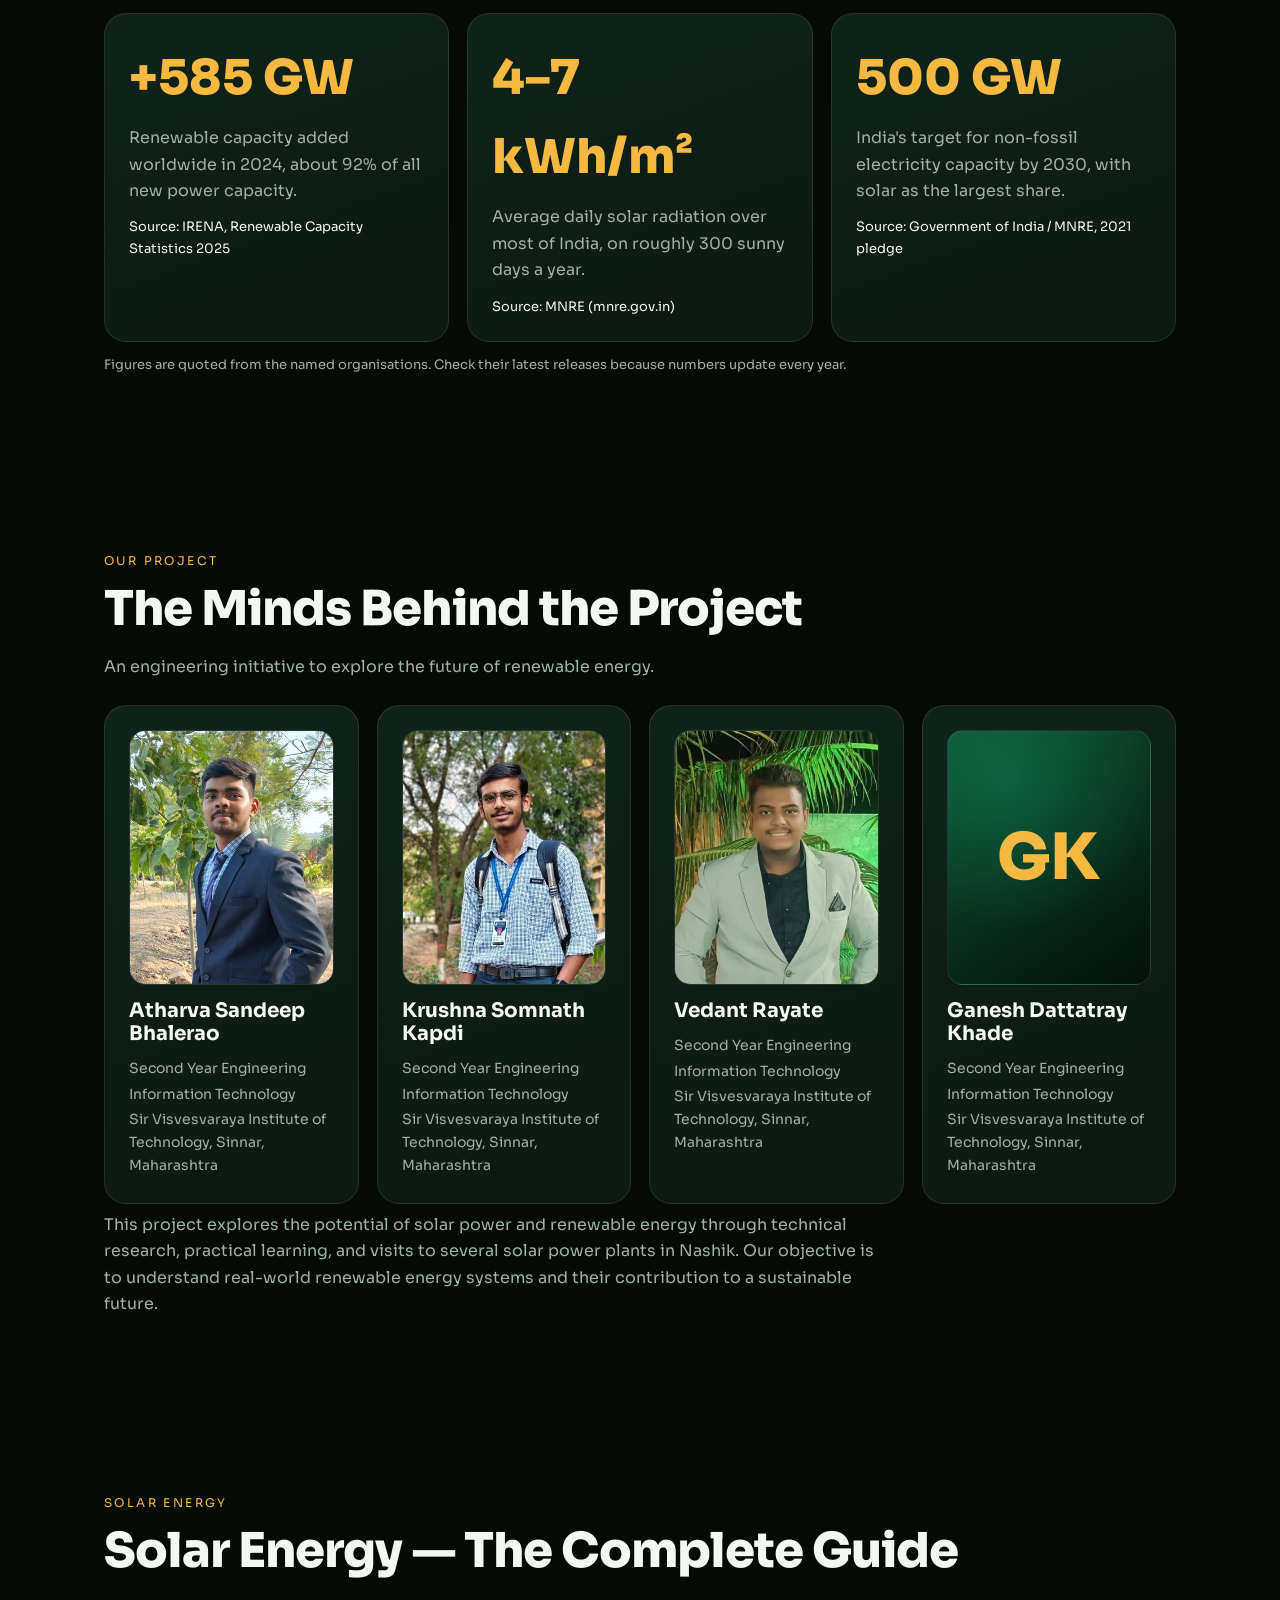
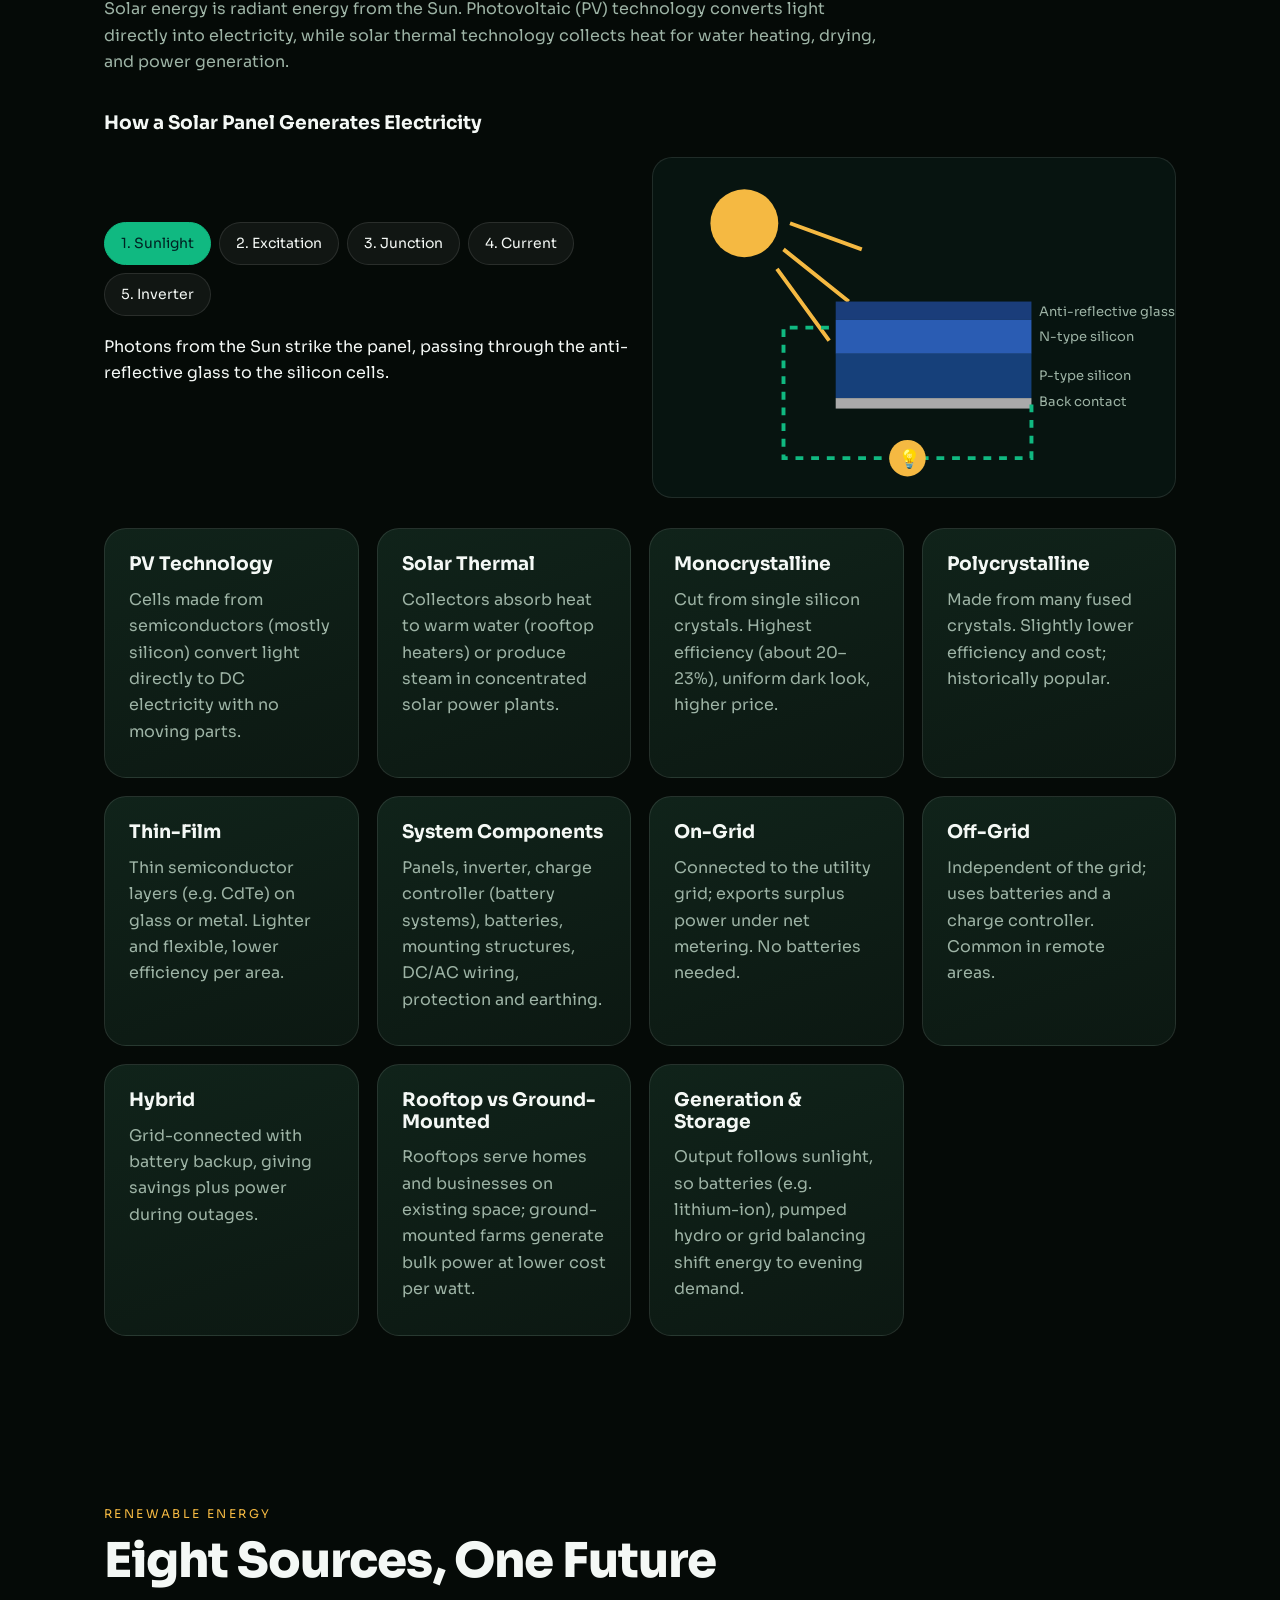
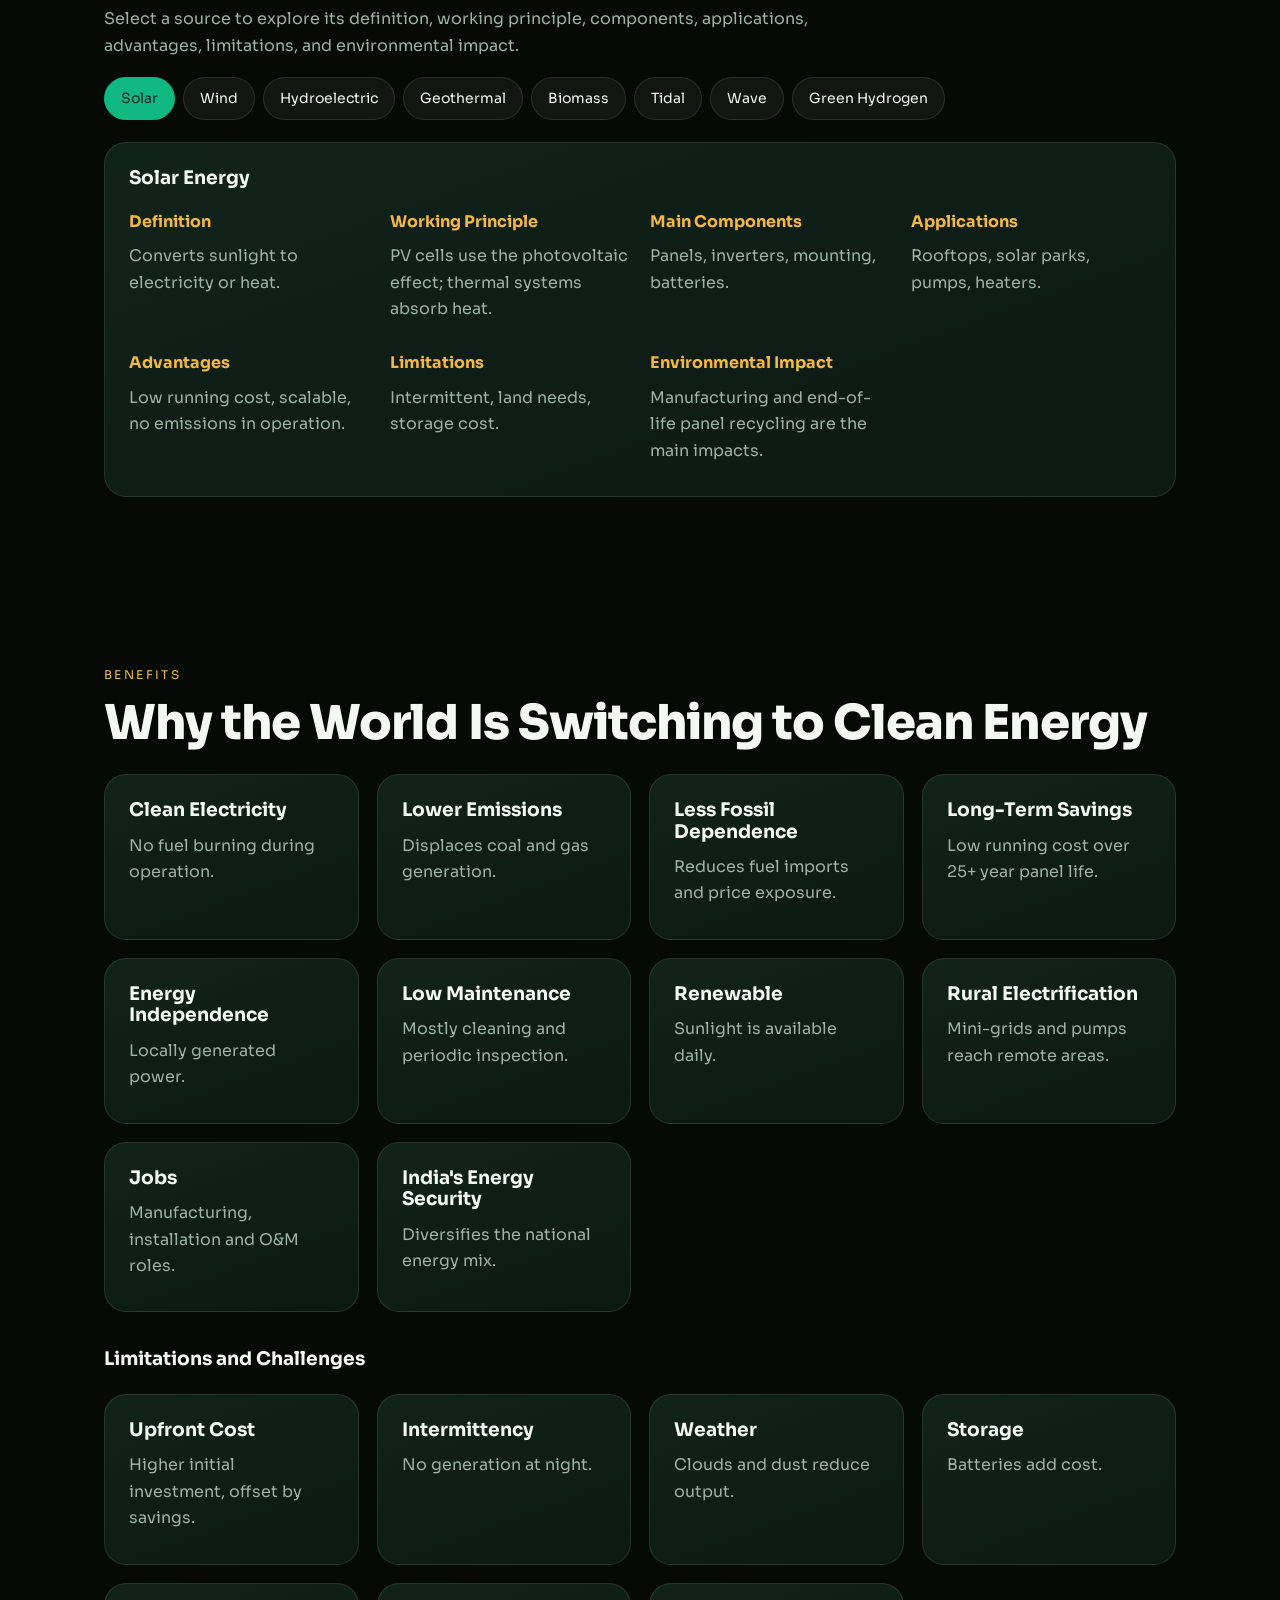
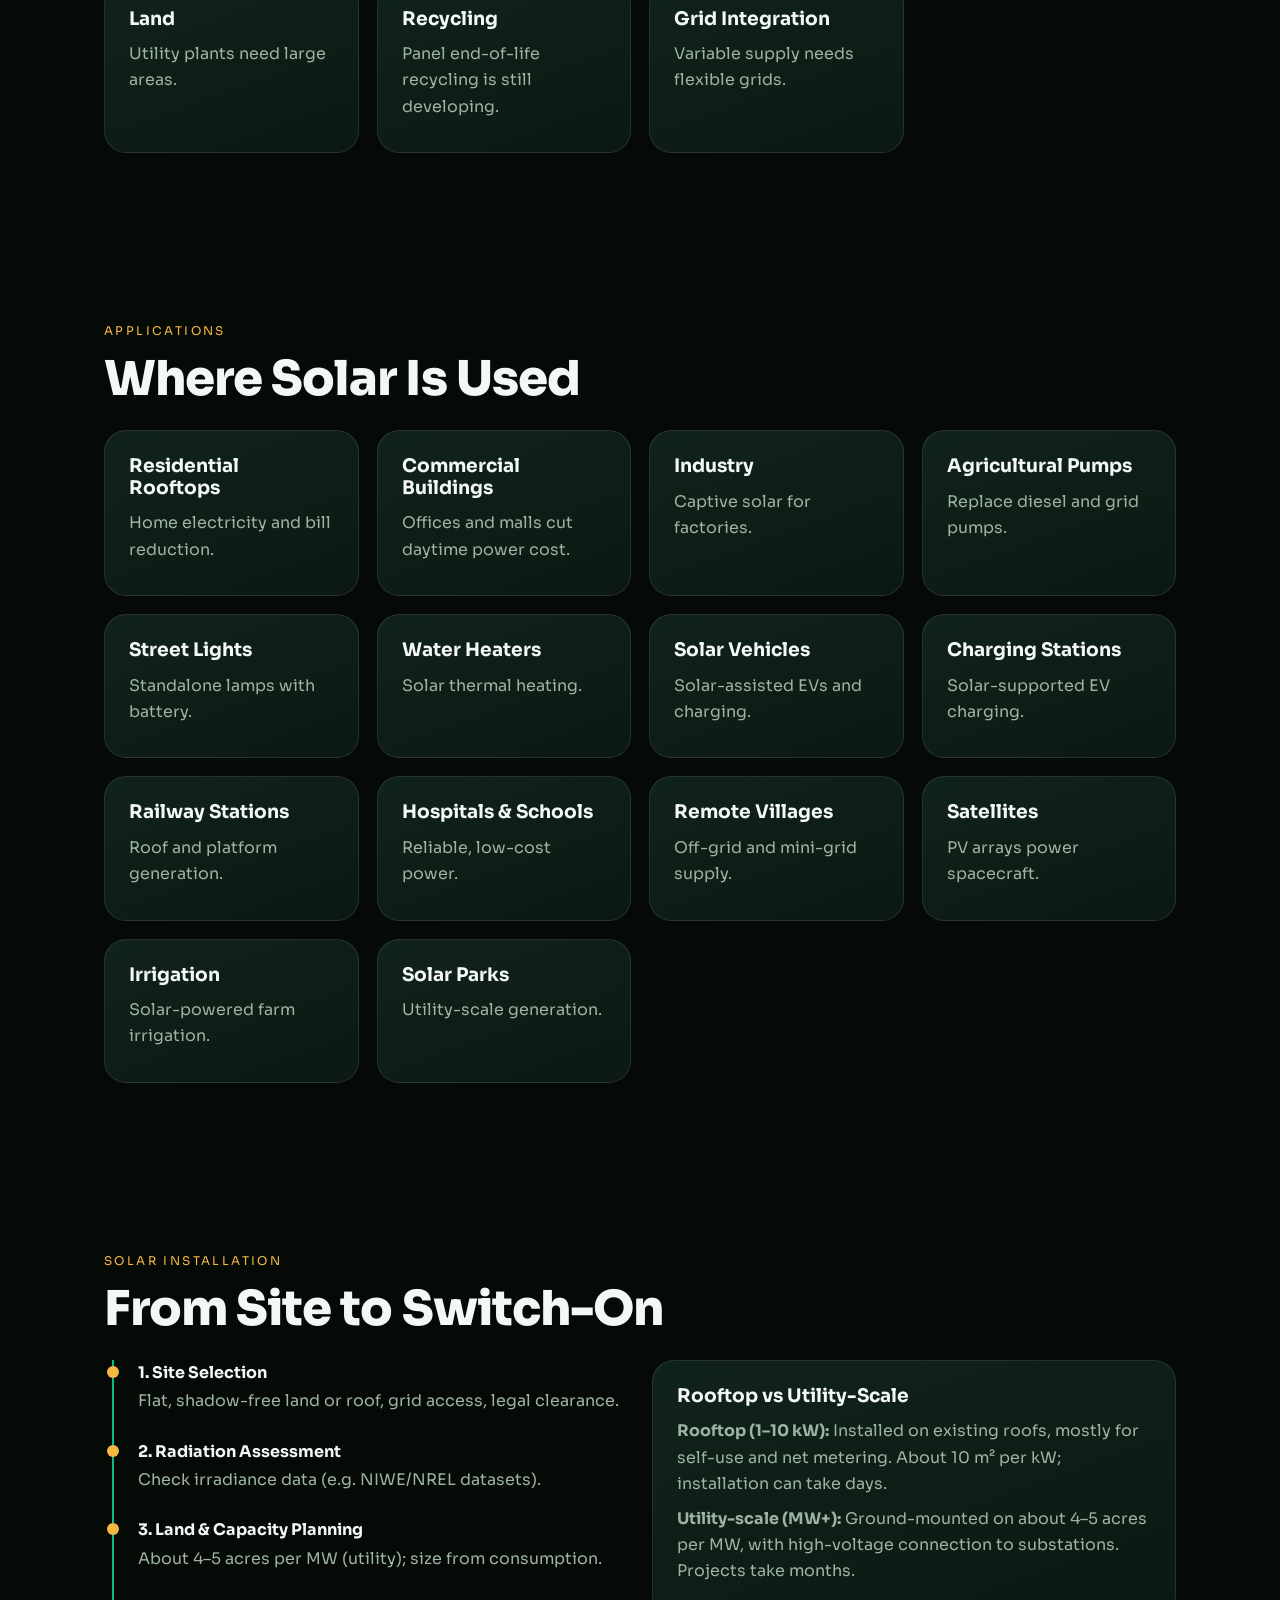
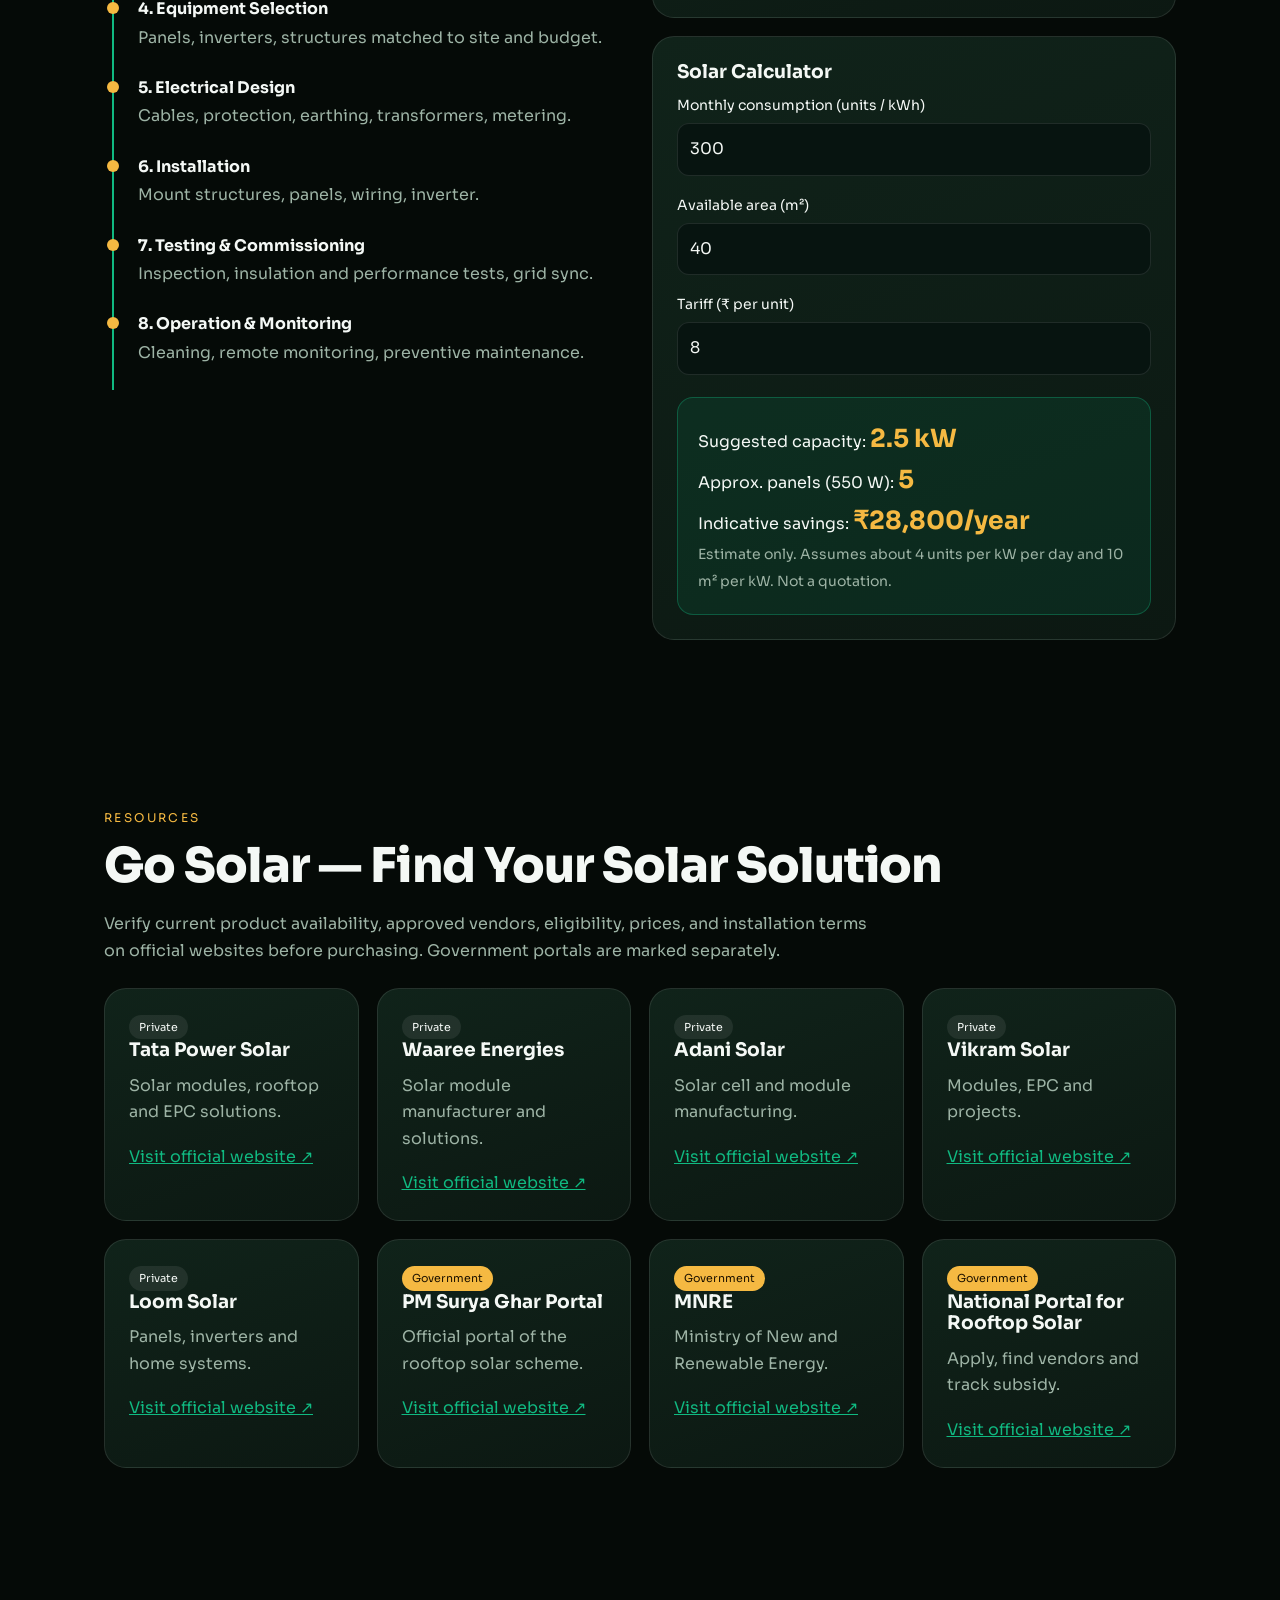
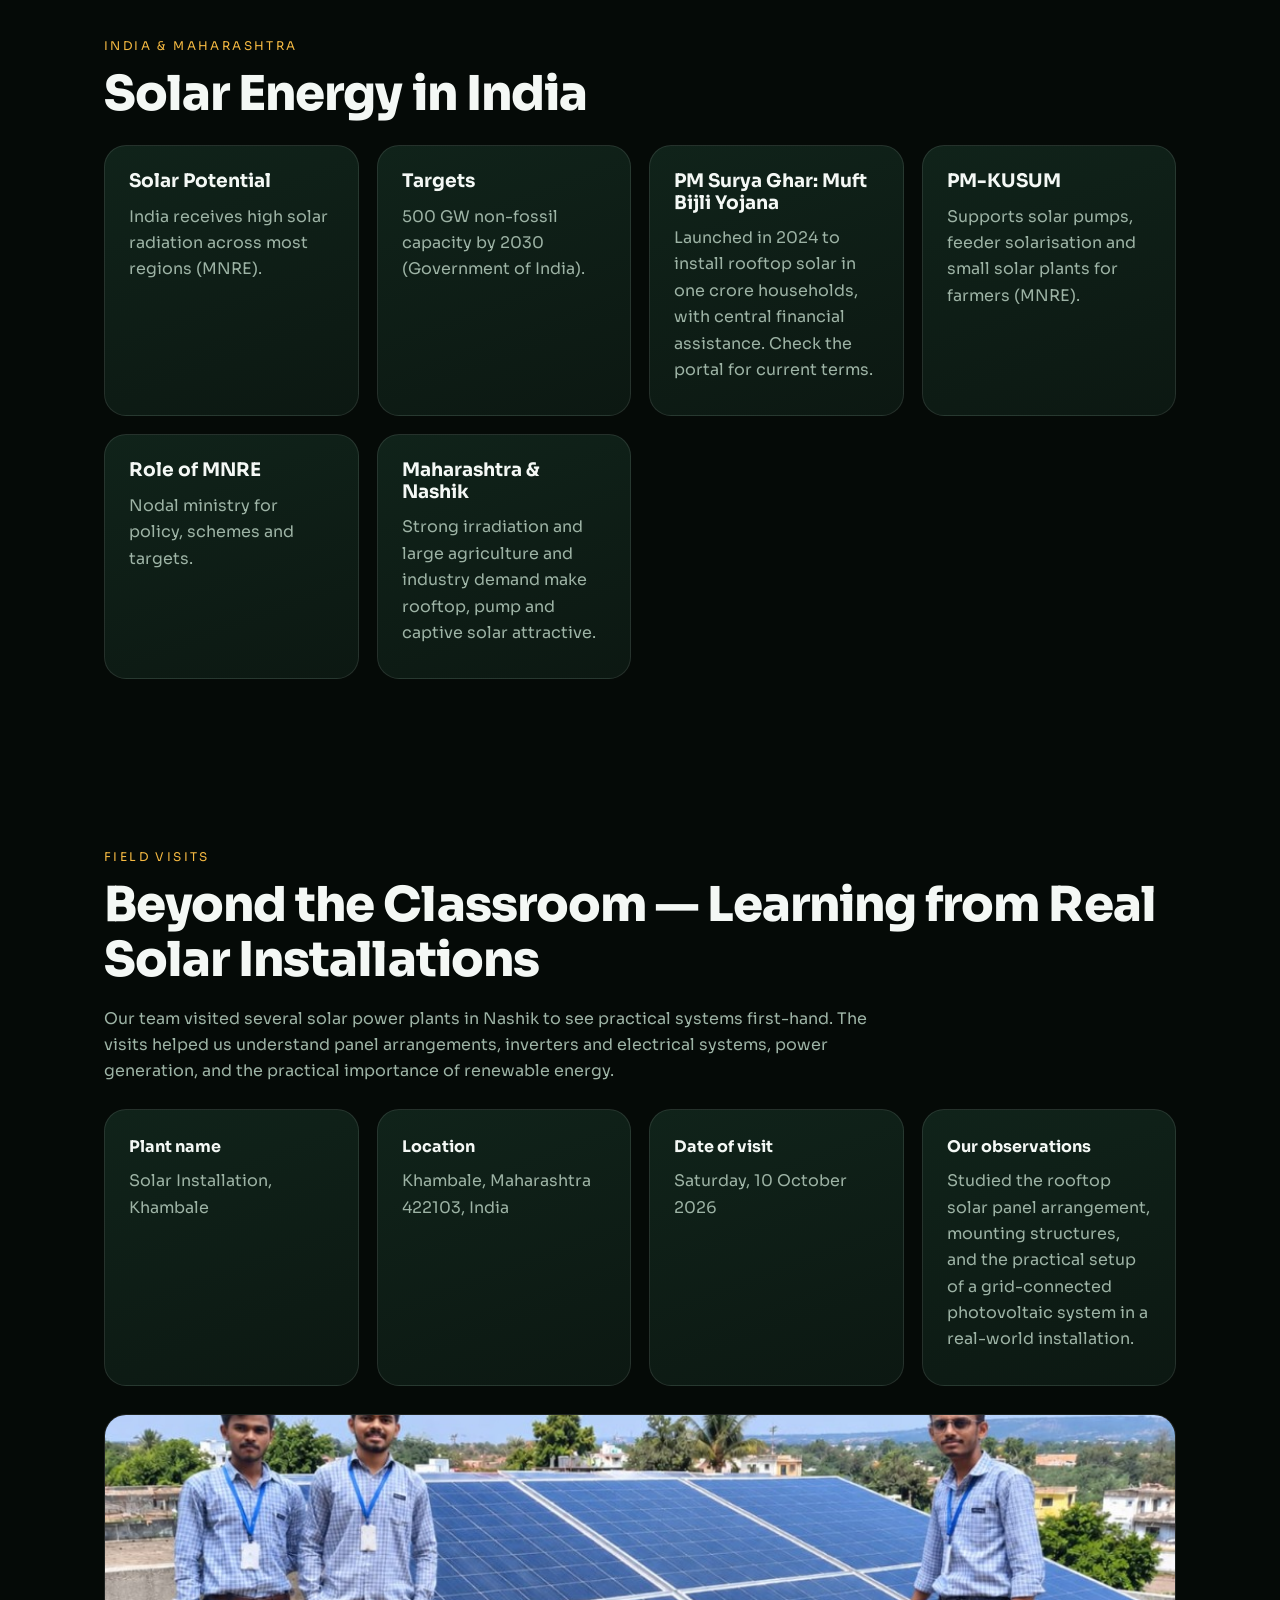
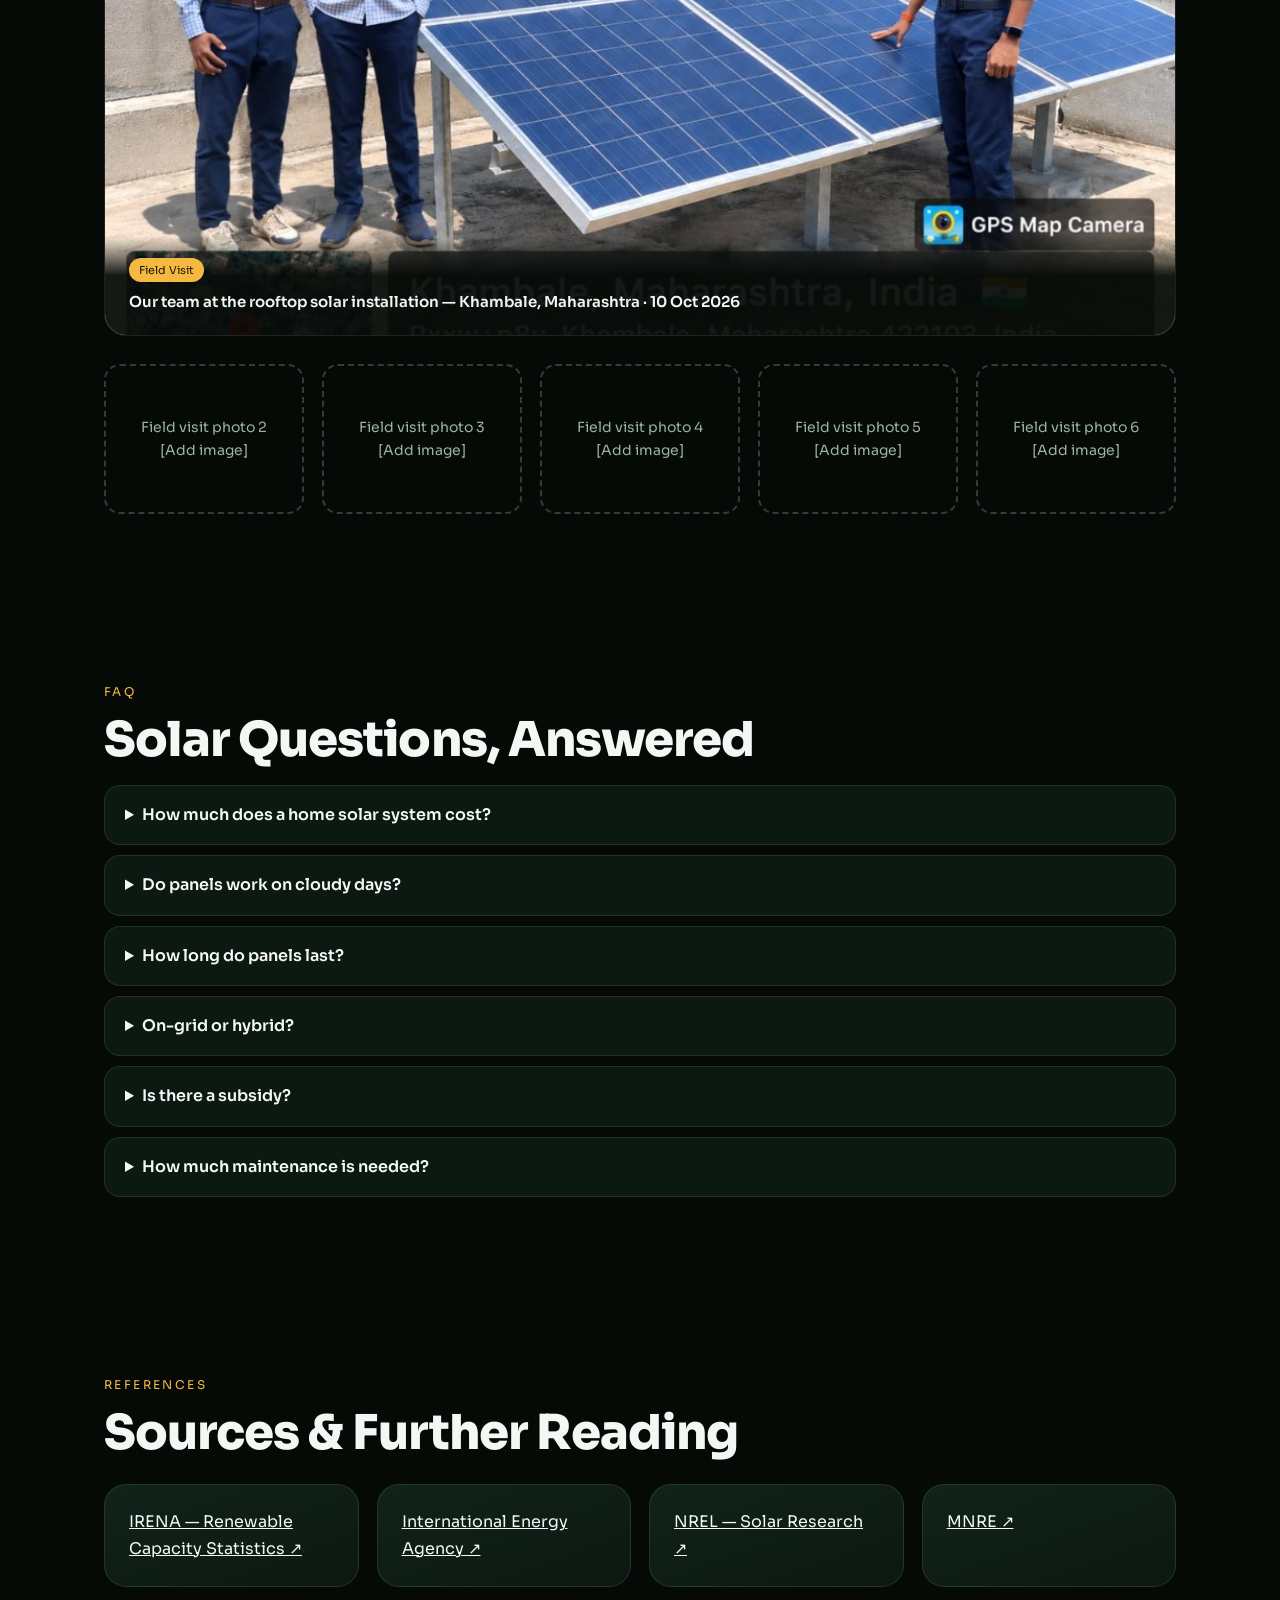
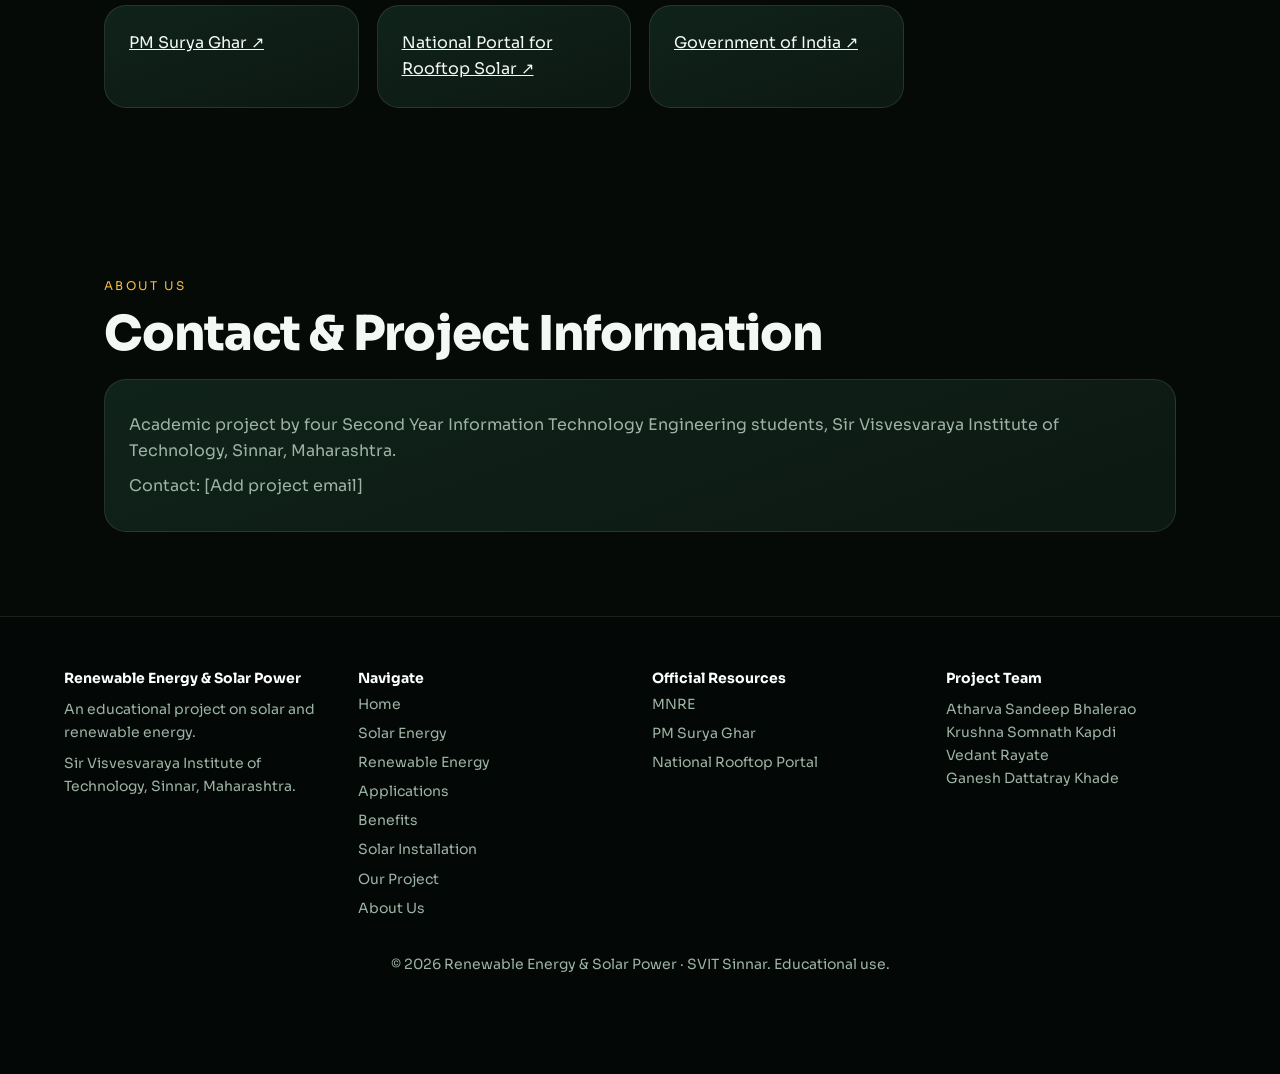
==== commit 51f6c881: "Add team photo as showcase banner on front page after hero section" ====
--- a/CEP-Project-1-main/index.html
+++ b/CEP-Project-1-main/index.html
@@ -37,6 +37,21 @@
     </header>
 
     <main>
+        <!-- Team showcase banner -->
+        <section id="showcase" class="showcase-section">
+            <div class="showcase-wrapper">
+                <img class="showcase-image" src="images/site-visit-khambale.jpg" alt="Team members at rooftop solar panel installation in Khambale, Maharashtra" loading="eager">
+                <div class="showcase-overlay">
+                    <div class="showcase-content">
+                        <span class="showcase-badge">📍 On-Site · Khambale, Maharashtra</span>
+                        <h2 class="showcase-title">Hands-On Solar Experience</h2>
+                        <p class="showcase-description">Our team exploring a real rooftop solar installation — learning how photovoltaic systems power homes and communities.</p>
+                        <a class="button button-primary" href="#project">Meet the Team</a>
+                    </div>
+                </div>
+            </div>
+        </section>
+
         <!-- Renewable energy statistics -->
         <section id="stats" class="section">
             <p class="eyebrow">The Big Picture</p>
--- a/CEP-Project-1-main/style.css
+++ b/CEP-Project-1-main/style.css
@@ -212,7 +212,93 @@
     }
 }
 
-/* 4. General sections and cards */
+/* 4. Showcase banner section */
+.showcase-section {
+    padding: 0;
+    max-width: none;
+}
+
+.showcase-wrapper {
+    position: relative;
+    width: 100%;
+    overflow: hidden;
+}
+
+.showcase-image {
+    display: block;
+    width: 100%;
+    height: 520px;
+    object-fit: cover;
+    object-position: center 30%;
+    filter: brightness(0.85);
+    transition: transform 0.6s ease;
+}
+
+.showcase-wrapper:hover .showcase-image {
+    transform: scale(1.03);
+}
+
+.showcase-overlay {
+    position: absolute;
+    inset: 0;
+    display: flex;
+    align-items: flex-end;
+    background: linear-gradient(
+        to top,
+        #050a07 0%,
+        #050a07cc 25%,
+        transparent 60%
+    );
+}
+
+.showcase-content {
+    max-width: 1200px;
+    margin: 0 auto;
+    padding: 0 5vw 50px;
+    width: 100%;
+}
+
+.showcase-badge {
+    display: inline-block;
+    padding: 6px 16px;
+    border-radius: 30px;
+    background: #f5b942;
+    color: #201400;
+    font-size: 13px;
+    font-weight: 700;
+    letter-spacing: 0.03em;
+    margin-bottom: 14px;
+}
+
+.showcase-title {
+    font-size: clamp(28px, 5vw, 46px);
+    font-weight: 800;
+    letter-spacing: -0.02em;
+    margin: 0 0 10px;
+    color: var(--text);
+    line-height: 1.15;
+}
+
+.showcase-description {
+    max-width: 560px;
+    color: #dfeee5;
+    font-size: clamp(15px, 2vw, 18px);
+    margin: 0 0 18px;
+    line-height: 1.6;
+}
+
+@media (max-width: 700px) {
+    .showcase-image {
+        height: 380px;
+        object-position: center 25%;
+    }
+
+    .showcase-content {
+        padding: 0 6vw 36px;
+    }
+}
+
+/* 5. General sections and cards */
 .section {
     max-width: 1200px;
     margin: auto;
